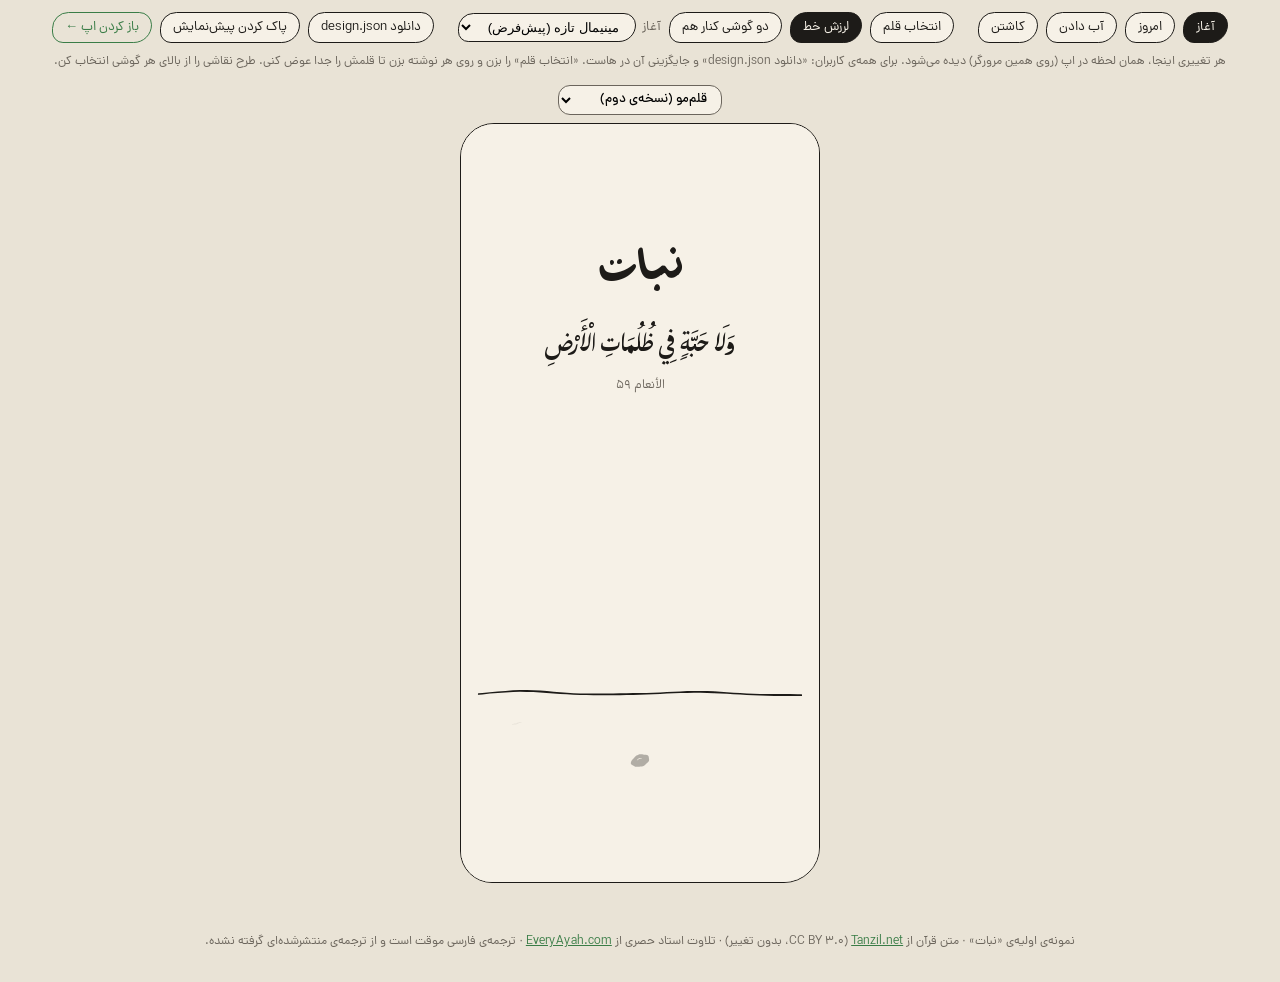
==== panel/index.html @ d02fe1d4 "Add files via upload" ====
<!doctype html>
<html lang="fa" dir="rtl">
<head>
<meta charset="utf-8">
<meta name="viewport" content="width=device-width, initial-scale=1">
<title>نبات · پنل طراحی</title>
<link href="https://fonts.googleapis.com/css2?family=Amiri+Quran&family=Shantell+Sans:wght@400;500&display=swap" rel="stylesheet">
<link href="../fonts.css" rel="stylesheet">
<script>/* always load the freshest art bundle (no stale cache after regenerating) */
for (const s of ['a1', 'a2']) document.write(`<script src="../${s}/art.js?v=${Date.now()}"><\/script>`);</script>
<style>
  :root{--paper:#f6f1e7;--ink:#1d1b18;--ink2:#6b655c;--green:#3a7d47;--line:#d9d1c2;
        --calm:cubic-bezier(.22,.7,.2,1)}
  *{box-sizing:border-box;margin:0}
  body{background:#e9e3d6;font-family:Dana,sans-serif;color:var(--ink);min-height:100vh}
  button{font:inherit;color:inherit;cursor:pointer}
  .bar{display:flex;gap:8px;justify-content:center;align-items:center;flex-wrap:wrap;padding:12px 16px 6px;font-size:13px}
  .bar button,.bar select,.panel select,.panel button{padding:5px 12px;border:1.4px solid var(--ink);border-radius:18px 14px 20px 12px;background:var(--paper)}
  .bar button[aria-pressed=true]{background:var(--ink);color:var(--paper)}
  .bar label{display:flex;gap:6px;align-items:center;color:var(--ink2)}
  .bar .sep{width:8px}
  .panel{max-width:760px;margin:6px auto 0;padding:10px 14px;border:1.4px dashed var(--green);border-radius:14px;display:flex;gap:10px;flex-wrap:wrap;align-items:center;font-size:13px;background:var(--paper)}
  .panel[hidden]{display:none}
  .panel b{font-weight:700}
  .panel label{display:flex;gap:6px;align-items:center;color:var(--ink2)}
  .panel .msg{color:var(--green)}
  .credit{text-align:center;font-size:12px;color:var(--ink2);padding:0 16px 28px;line-height:1.9}
  .credit a{color:var(--green)}
  .hint-top{text-align:center;font-size:12px;color:var(--ink2);padding:4px 16px}
  .stage{display:flex;gap:28px;justify-content:center;flex-wrap:wrap;padding:10px 16px 48px;direction:ltr}
  .col{display:flex;flex-direction:column;align-items:center;gap:8px}
  .col select{font:500 13px Dana,sans-serif;padding:3px 10px;border:1.2px solid var(--ink2);border-radius:12px;background:var(--paper);direction:rtl}
  .phone{width:360px;height:760px;background:var(--paper);border:1.5px solid var(--ink);border-radius:34px 30px 36px 32px;overflow:hidden;position:relative;direction:rtl;display:flex;flex-direction:column;align-items:center}
  .phone{overflow-y:auto;scrollbar-width:none}
  .phone>*{flex-shrink:0}
  .art{position:relative}
  .art svg,.art img{width:100%;height:auto;display:block}
  .ph{display:flex;align-items:center;justify-content:center;border:1.2px dashed var(--ink2);border-radius:10px;color:var(--ink2);font:11px "Shantell Sans",sans-serif;text-align:center;padding:4px;margin:auto;aspect-ratio:2/3}
  body.fontmode [data-role]{outline:1px dashed var(--green);outline-offset:2px;cursor:copy}
  body.fontmode [data-role].sel{outline:2px solid var(--green)}

  /* ---------------- motion: slow, soft, hand-made ---------------- */
  .filterboil{filter:url(#boil)}
  body.noboil .filterboil{filter:none}
  body.noboil .nb-f{animation:none!important;opacity:0!important}
  body.noboil .nb-f1{opacity:1!important}
  .enter>*{animation:rise 1.1s var(--calm) both;animation-delay:calc(var(--i,0)*120ms)}
  .rise{animation:rise 1.1s var(--calm) both;animation-delay:var(--d,0s)}
  @keyframes rise{from{opacity:0;transform:translateY(10px);filter:blur(2.5px)}to{opacity:1;transform:none;filter:none}}
  .grow{animation:grow 2.4s var(--calm) both;animation-delay:var(--gd,0s)}
  @keyframes grow{from{clip-path:inset(100% 0 0 0)}to{clip-path:inset(0 0 0 0)}}
  .sway>svg,.sway>img{animation:sway 7s ease-in-out infinite;animation-delay:var(--sd,0s);transform-origin:50% 77%}
  @keyframes sway{0%,100%{transform:rotate(-1.1deg)}50%{transform:rotate(1.3deg)}}
  .thirsty{opacity:.55;transform:rotate(-7deg);transform-origin:50% 78%}
  .standup{animation:standup 1.6s var(--calm) both}
  @keyframes standup{from{opacity:.55;transform:rotate(-7deg)}to{opacity:1;transform:none}}
  .wob{animation:wob 1.2s steps(1,end) infinite}
  @keyframes wob{0%{border-radius:16px 22px 14px 20px}33%{border-radius:18px 20px 15px 22px}66%{border-radius:15px 23px 17px 19px}}
  body.noboil .wob{animation:none}
  .press{transition:transform .25s var(--calm)}
  .press:active{transform:scale(.96)}
  .soak{animation:soak 1.1s ease both;animation-delay:var(--d,0s)}
  @keyframes soak{from{color:transparent;filter:blur(3px)}to{filter:blur(0)}}
  .vanish{animation:vanish 1.6s ease both;animation-delay:var(--d,0s)}
  @keyframes vanish{from{color:var(--ink);background-size:0 1px}to{color:transparent;background-size:100% 1px}}
  .drops{position:absolute;inset:-6px 0 auto 0;height:40px;pointer-events:none}
  .drops i{position:absolute;top:0;width:5px;height:7px;background:var(--green);border-radius:50% 50% 50% 50%/60% 60% 40% 40%;opacity:0;animation:fall 1.1s ease-in both}
  @keyframes fall{0%{opacity:0;transform:translateY(-8px)}25%{opacity:.9}100%{opacity:0;transform:translateY(30px)}}
  @media (prefers-reduced-motion:reduce){*,*::before{animation:none!important;transition:none!important}}

  /* ---------------- screens ---------------- */
  .name{margin-top:112px;line-height:1.2}
  .deco{margin-top:14px;text-align:center;padding:0 20px;line-height:2.1}
  .ref{color:var(--ink2);margin-top:2px}
  .splash-art{width:360px;margin-top:auto}
  .today{padding:34px 24px 0;width:100%}
  .muted,.today .sub{color:var(--ink2)}
  .garden{display:flex;justify-content:space-around;align-items:flex-end;width:100%;padding:6px 10px 0;height:200px}
  .garden>.art{width:70px}
  .cards{display:flex;flex-direction:column;gap:14px;width:100%;padding:18px 24px}
  .card{display:flex;align-items:center;gap:14px;padding:12px 16px;border:1.4px solid var(--ink);border-radius:16px 22px 14px 20px;background:none;text-align:right;width:100%}
  .card>.art{width:46px;flex:none}
  .card .t{display:block;line-height:1.5}
  .card .go{margin-inline-start:auto;color:var(--green)}
  .quote{text-align:center;padding:0 24px;line-height:2}
  .foot-ayah{color:var(--ink);padding-bottom:30px}
  .foot-ayah .quote{padding:0}
  .foot{margin-top:auto;padding:0 24px 28px;text-align:center;color:var(--ink2);line-height:1.9}
  .top{width:100%;display:flex;align-items:center;gap:10px;padding:22px 20px 0}
  .back{border:none;background:none;color:var(--ink2);padding:4px 0}
  .dots{margin-inline-start:auto;display:flex;gap:6px}
  .dot{width:9px;height:9px;border:1.3px solid var(--ink);border-radius:50% 45% 55% 50%;transition:background .8s}
  .dot.on{background:var(--green);border-color:var(--green)}
  .head{width:100%;display:flex;align-items:flex-end;gap:12px;padding:6px 20px 0}
  .head>.art{width:54px;flex:none}
  .head .tt{line-height:1.4}
  .hint{width:100%;padding:6px 20px 0;color:var(--ink2);line-height:1.8}
  .mushaf{width:calc(100% - 32px);margin:10px 16px 0;padding:14px;border:1.3px solid var(--ink);border-radius:14px 20px 16px 18px;line-height:2.4;text-align:justify;text-align-last:center;min-height:180px}
  .wd{position:relative;border-radius:3px}
  .wd.hid{color:transparent;background:linear-gradient(var(--ink2),var(--ink2)) left calc(100% - .28em)/100% 1px no-repeat;cursor:pointer}
  .wd.peek{color:var(--ink2)}
  .wd.first::before{content:attr(data-first);position:absolute;inset-inline-start:0;top:-.05em;font-size:.62em;color:var(--ink2)}
  .ay.cur .wd{color:var(--green);transition:color .8s}
  /* ayah marker: an ink ring with a sprout. grey seed until the ayah is recited, then it greens and grows */
  .mk{display:inline-block;position:relative;width:1.05em;height:1.32em;vertical-align:-.32em;margin:0 .08em}
  .mk>svg,.mk>img{position:absolute;inset:0;width:100%;height:100%}
  .mk .n{position:absolute;left:0;right:0;top:46%;text-align:center;font:500 .36em/1 Dana,sans-serif;color:var(--ink)}
  .mk .mk-sprout{transform-box:fill-box;transform-origin:50% 100%;transition:opacity .8s}
  .mk:not(.alive) .mk-sprout{opacity:.5}
  .mk:not(.alive) .mk-sprout [fill="#3a7d47"],.mk:not(.alive) .mk-sprout [fill="#5f9e5a"]{fill:var(--ink2)}
  .mk:not(.alive) .mk-sprout .g{stroke:var(--ink2)}
  .mk.pop .mk-sprout{animation:sprout 1.4s cubic-bezier(.3,1.3,.4,1) both;animation-delay:var(--d,0s)}
  @keyframes sprout{from{transform:scale(.35);opacity:.4}to{transform:none;opacity:1}}
  .tr{width:calc(100% - 32px);margin:8px 16px 0;line-height:1.9;color:var(--ink2)}
  .tr small{display:block;font-size:11px;opacity:.8}
  .actions{width:100%;display:flex;gap:10px;justify-content:center;padding:14px 20px 0;flex-wrap:wrap}
  .pill{padding:8px 18px;border:1.4px solid var(--ink);border-radius:20px 16px 22px 14px;background:none}
  .pill.main{background:var(--ink);color:var(--paper)}
  .pill.green{border-color:var(--green);color:var(--green)}
  .grades{width:100%;display:grid;grid-template-columns:repeat(4,1fr);gap:8px;padding:14px 16px 0}
  .grades button{padding:10px 4px;border:1.4px solid var(--ink);border-radius:14px 18px 12px 16px;background:none}
  .grades button.sug{border-color:var(--green);color:var(--green)}
  .steps{width:100%;display:flex;gap:4px;justify-content:space-between;padding:12px 16px 0}
  .steps button{flex:1;padding:6px 2px;border:none;border-bottom:2px solid var(--line);background:none;color:var(--ink2);line-height:1.3;transition:border-color .8s,color .8s}
  .steps button.on{border-bottom-color:var(--green);color:var(--ink)}
  .steps button.done{color:var(--green)}
  .nav{margin-top:auto;width:100%;display:flex;justify-content:space-between;padding:12px 20px 26px}
  .center{margin:auto;display:flex;flex-direction:column;align-items:center;text-align:center;gap:6px;padding:0 24px}
  .center>.art{width:170px}
</style>
</head>
<body>
<svg width="0" height="0" style="position:absolute" aria-hidden="true">
  <filter id="boil"><feTurbulence id="turb" type="fractalNoise" baseFrequency="0.035" numOctaves="2" seed="1"/>
  <feDisplacementMap in="SourceGraphic" scale="2"/></filter>
</svg>
<div class="bar">
  <button data-go="splash">آغاز</button>
  <button data-go="today">امروز</button>
  <button data-go="water">آب دادن</button>
  <button data-go="sow">کاشتن</button>
  <span class="sep"></span>
  <button id="fontBtn" aria-pressed="false">انتخاب قلم</button>
  <button id="boilBtn" aria-pressed="true">لرزش خط</button>
  <button id="cmpBtn" aria-pressed="false">دو گوشی کنار هم</button>
  <label>آغاز <select id="splashSel"></select></label>
  <span class="sep"></span>
  <button id="dlBtn">دانلود design.json</button>
  <button id="clrBtn">پاک کردن پیش‌نمایش</button>
  <a href="../" id="appLink" style="padding:5px 12px;border:1.4px solid var(--green);color:var(--green);border-radius:18px 14px 20px 12px;text-decoration:none">باز کردن اپ ←</a>
</div>
<p class="hint-top">هر تغییری اینجا، همان لحظه در اپ (روی همین مرورگر) دیده می‌شود. برای همه‌ی کاربران: «دانلود design.json» و جایگزینی آن در هاست. «انتخاب قلم» را بزن و روی هر نوشته بزن تا قلمش را جدا عوض کنی. طرح نقاشی را از بالای هر گوشی انتخاب کن.</p>
<div class="panel" id="panel" hidden></div>
<div class="stage" id="stage"></div>
<p class="credit">نمونه‌ی اولیه‌ی «نبات» · متن قرآن از <a href="https://tanzil.net" target="_blank" rel="noopener">Tanzil.net</a> (CC BY 3.0، بدون تغییر) · تلاوت استاد حصری از <a href="https://everyayah.com" target="_blank" rel="noopener">EveryAyah.com</a> · ترجمه‌ی فارسی موقت است و از ترجمه‌ی منتشرشده‌ای گرفته نشده.</p>

<script>
/* ================================================================== fonts */
const FAMS = {
  'Dana':[100,200,300,400,500,600,700,800,900], 'Bonyade Koodak':[400,700,900], 'Croissant':[300,700],
  'Haiku Kharaman':[200,400,500,700], 'Haiku Davan':[200,400,500,700], 'Shoor':[400,700], 'Shoor Rounded':[400,700],
  'Hafez':[400], 'Amiri Quran':[400]
};
const UI_FAMS = Object.keys(FAMS).filter(f => f !== 'Amiri Quran');
const ROLES = {   // defaults = the user's chosen settings (2026-11-24)
  name:{l:'نام برنامه',f:'Haiku Davan',w:700,s:58}, deco:{l:'آیه‌ی تزئینی (آغاز)',f:'Hafez',w:400,s:26,k:'deco'},
  ref:{l:'نشانی آیه',f:'Bonyade Koodak',w:400,s:12}, todayTitle:{l:'تیتر امروز',f:'Shoor',w:700,s:26},
  todaySub:{l:'زیرتیتر امروز',f:'Bonyade Koodak',w:400,s:14}, cardTitle:{l:'تیتر کارت‌ها',f:'Shoor',w:700,s:19},
  cardSub:{l:'توضیح کارت‌ها',f:'Bonyade Koodak',w:400,s:13}, go:{l:'پیوند کارت',f:'Bonyade Koodak',w:400,s:13},
  quote:{l:'آیه‌ی پایین صفحه',f:'Hafez',w:400,s:22,k:'deco'}, foot:{l:'جمله‌ی پایانی',f:'Dana',w:400,s:14},
  hifzTitle:{l:'نام سوره',f:'Hafez',w:400,s:26}, hifzMeta:{l:'جزئیات و شمارنده',f:'Bonyade Koodak',w:400,s:13},
  hint:{l:'راهنما',f:'Bonyade Koodak',w:400,s:14}, quran:{l:'متن قرآن',f:'Amiri Quran',w:400,s:30,k:'quran'},
  stepChip:{l:'مرحله‌ها',f:'Bonyade Koodak',w:400,s:12}, btn:{l:'دکمه‌ها',f:'Bonyade Koodak',w:400,s:15},
  grade:{l:'دکمه‌های ارزیابی',f:'Dana',w:500,s:14}, translation:{l:'ترجمه',f:'Dana',w:300,s:14},
  doneTitle:{l:'تیتر پایان',f:'Shoor',w:700,s:28}
};
const KEY = 'nabat-fonts-v1';
let cfg = {};
try { cfg = JSON.parse(localStorage.getItem(KEY) || '{}'); } catch (e) { cfg = {}; }
const DKEY = 'nabat-design-v1';
function designNow() {
  return { art: (typeof phoneSets !== 'undefined' ? phoneSets[0] : 'a2'), splash: (typeof S !== 'undefined' ? S.splash : 'splash.svg'),
           boil: document.getElementById('boilBtn').getAttribute('aria-pressed') === 'true',
           fonts: Object.fromEntries(Object.keys(ROLES).map(r => { const c = roleCfg(r); return [r, { font: c.f, weight: +c.w, size: +c.s }]; })) };
}
const saveDesign = () => { try { localStorage.setItem(DKEY, JSON.stringify(designNow())); } catch (e) {} };
try { const d = JSON.parse(localStorage.getItem(DKEY) || 'null');
  if (d && d.fonts) for (const [r, v] of Object.entries(d.fonts)) if (ROLES[r]) cfg[r] = { f: v.font, w: v.weight, s: v.size }; } catch (e) {}
const save = () => { try { localStorage.setItem(KEY, JSON.stringify(cfg)); } catch (e) {} saveDesign(); };
const roleCfg = r => Object.assign({}, ROLES[r], cfg[r] || {});
let selRole = null;

function applyFonts() {
  document.querySelectorAll('[data-role]').forEach(el => {
    const c = roleCfg(el.dataset.role);
    el.style.fontFamily = `'${c.f}', Dana, sans-serif`;
    el.style.fontWeight = c.w; el.style.fontSize = c.s + 'px';
    if (el.dataset.uthmani) el.textContent = c.f === 'Amiri Quran' ? el.dataset.uthmani : el.dataset.simple;
    el.classList.toggle('sel', el.dataset.role === selRole);
  });
}
function showPanel() {
  const p = document.getElementById('panel');
  if (!selRole || !document.body.classList.contains('fontmode')) { p.hidden = true; return; }
  const c = roleCfg(selRole), kind = ROLES[selRole].k;
  const fams = kind === 'quran' ? ['Amiri Quran'] : kind === 'deco' ? ['Hafez', 'Amiri Quran'] : UI_FAMS;
  p.hidden = false;
  p.innerHTML = `<b>${ROLES[selRole].l}</b>
    <label>قلم <select id="pf">${fams.map(f => `<option ${f === c.f ? 'selected' : ''}>${f}</option>`).join('')}</select></label>
    <label>وزن <select id="pw">${FAMS[c.f].map(w => `<option ${w === +c.w ? 'selected' : ''}>${w}</option>`).join('')}</select></label>
    <label>اندازه <input id="ps" type="range" min="10" max="72" value="${c.s}"> <span id="psv">${c.s}</span></label>
    <button id="pr">بازنشانی</button><button id="pc">کپی همه‌ی تنظیمات</button><span class="msg" id="pm"></span>
    ${kind === 'quran' ? '<span class="msg">متن قرآنِ صفحه‌ی حفظ فقط با قلم قرآنیِ عثمانی نمایش داده می‌شود.</span>' : ''}
    ${kind === 'deco' ? '<span class="msg">Hafez با رسم‌الخط املایی، Amiri Quran با رسم عثمانی.</span>' : ''}`;
  const set = patch => { cfg[selRole] = Object.assign({}, cfg[selRole] || {}, patch); save(); applyFonts(); };
  p.querySelector('#pf').onchange = e => { const f = e.target.value, ws = FAMS[f], cur = +roleCfg(selRole).w;
    set({ f, w: ws.includes(cur) ? cur : ws.reduce((a, b) => Math.abs(b - 400) < Math.abs(a - 400) ? b : a) }); showPanel(); };
  p.querySelector('#pw').onchange = e => set({ w: +e.target.value });
  p.querySelector('#ps').oninput = e => { p.querySelector('#psv').textContent = e.target.value; set({ s: +e.target.value }); };
  p.querySelector('#pr').onclick = () => { delete cfg[selRole]; save(); applyFonts(); showPanel(); };
  p.querySelector('#pc').onclick = async () => {
    const all = Object.fromEntries(Object.keys(ROLES).map(r => { const c = roleCfg(r); return [r, { font: c.f, weight: +c.w, size: +c.s }]; }));
    try { await navigator.clipboard.writeText(JSON.stringify(all, null, 1)); p.querySelector('#pm').textContent = 'کپی شد؛ برایم بفرستش.'; }
    catch (e) { p.querySelector('#pm').textContent = 'کپی نشد'; }
  };
}

/* ================================================================== art sets */
const SETS = { a1: 'خط ساده (نسخه‌ی اول)', a2: 'قلم‌مو (نسخه‌ی دوم)', b: 'دست تو (B)' };
const phoneSets = ['a2', 'a1'];
try { const d = JSON.parse(localStorage.getItem('nabat-design-v1') || 'null'); if (d && d.art) phoneSets[0] = d.art; } catch (e) {}
const ART = window.NABAT_ART || {};
function art(set, f, cls = '', w = 60) {
  if (set === 'b') {
    return `<div class="art ${cls} filterboil"><img src="../b/${f}" alt="" onerror="this.outerHTML='<div class=&quot;ph&quot; style=&quot;width:${w}px&quot;>draw me<br>${f}</div>'"></div>`;
  }
  const svg = (ART[set] || {})[f];
  return `<div class="art ${cls} ${set === 'a1' ? 'filterboil' : ''}">${svg || ''}</div>`;
}
function marker(set, n, alive, pop, d) {
  const src = set === 'b' ? 'a1' : set;
  return `<span class="mk ${alive ? 'alive' : ''} ${pop ? 'pop' : ''} ${src === 'a1' ? 'filterboil' : ''}" style="--d:${d}s">${(ART[src] || {})['marker.svg'] || ''}<span class="n">${FA_DIG(n)}</span></span>`;
}

/* ================================================================== content (Uthmani text: Tanzil) */
const SURAHS = {
  asr:    { name:'العصر', stage:3, last:'۹ روز پیش', ayat:['وَٱلْعَصْرِ','إِنَّ ٱلْإِنسَٰنَ لَفِى خُسْرٍ','إِلَّا ٱلَّذِينَ ءَامَنُوا۟ وَعَمِلُوا۟ ٱلصَّٰلِحَٰتِ وَتَوَاصَوْا۟ بِٱلْحَقِّ وَتَوَاصَوْا۟ بِٱلصَّبْرِ'] },
  ikhlas: { name:'الإخلاص', stage:4, last:'۱۴ روز پیش', ayat:['قُلْ هُوَ ٱللَّهُ أَحَدٌ','ٱللَّهُ ٱلصَّمَدُ','لَمْ يَلِدْ وَلَمْ يُولَدْ','وَلَمْ يَكُن لَّهُۥ كُفُوًا أَحَدٌۢ'] },
  fatiha: { name:'الفاتحة', stage:5, last:'۳۰ روز پیش', ayat:['بِسْمِ ٱللَّهِ ٱلرَّحْمَٰنِ ٱلرَّحِيمِ','ٱلْحَمْدُ لِلَّهِ رَبِّ ٱلْعَٰلَمِينَ','ٱلرَّحْمَٰنِ ٱلرَّحِيمِ','مَٰلِكِ يَوْمِ ٱلدِّينِ','إِيَّاكَ نَعْبُدُ وَإِيَّاكَ نَسْتَعِينُ','ٱهْدِنَا ٱلصِّرَٰطَ ٱلْمُسْتَقِيمَ','صِرَٰطَ ٱلَّذِينَ أَنْعَمْتَ عَلَيْهِمْ غَيْرِ ٱلْمَغْضُوبِ عَلَيْهِمْ وَلَا ٱلضَّآلِّينَ'] },
  kawthar:{ name:'الکوثر', stage:0, ayat:['إِنَّآ أَعْطَيْنَٰكَ ٱلْكَوْثَرَ','فَصَلِّ لِرَبِّكَ وَٱنْحَرْ','إِنَّ شَانِئَكَ هُوَ ٱلْأَبْتَرُ'],
            tr:['ما به تو خیرِ بسیار (کوثر) بخشیدیم؛','پس برای پروردگارت نماز بگزار و قربانی کن.','بی‌گمان، بدخواهِ توست که بی‌دنباله است.'] }
};
const QUEUE = ['asr', 'ikhlas', 'fatiha'];
const STEPS = [
  ['گوش دادن', 'گوش بده؛ سه بار، آرام. چشم‌هایت روی کلمه‌ها.'],
  ['بلند خواندن', 'همراه قاری، بلند بخوان. صدای خودت هم حافظه است.'],
  ['حرف اول', 'فقط حرف اول هر کلمه پیداست. بقیه را از دلت بخوان.'],
  ['کم‌رنگ', 'هر دور، کلمه‌های بیشتری آرام پنهان می‌شوند.'],
  ['از حفظ', 'حالا از حفظ. کلمه‌ی اول سرنخ توست.']
];
const FA_DIG = n => String(n).replace(/\d/g, d => '۰۱۲۳۴۵۶۷۸۹'[d]);
const MARKS = /[ؐ-ًؚ-ٰٟۖ-ࣰۭ-ࣲـ]/g;
const firstLetter = w => { const c = w.replace(MARKS, '')[0] || ''; return c === 'ٱ' ? 'ا' : c; };
const hashed = i => ((i * 2654435761) >>> 0) / 4294967296;
const FRAC = [0.25, 0.5, 0.75, 0.92];

/* ================================================================== state */
const S = { splash:(() => { try { return (JSON.parse(localStorage.getItem('nabat-design-v1') || 'null') || {}).splash || 'splash.svg'; } catch (e) { return 'splash.svg'; } })(), screen:'splash', ri:0, peek:new Set(), revealed:false, step:0, round:0, playing:-1, heard:new Set(),
            showTr:false, watered:new Set(), drinking:false, anim:null, enter:'full' };

function mushaf(set, key, mode) {
  const s = SURAHS[key]; let wi = 0; let soakN = 0;
  const ay = s.ayat.map((a, ai) => {
    const spans = a.split(' ').map(w => {
      const i = wi++; let cls = 'wd', st = '';
      if (mode === 'review') {
        if (!S.revealed && i > 0 && !S.peek.has(i)) cls += ' hid';
        else if (S.peek.has(i) && !S.revealed) { cls += ' peek'; if (S.anim === 'peek' && S.lastPeek === i) cls += ' soak'; }
        if (S.anim === 'reveal' && i > 0 && !S.peek.has(i)) { cls += ' soak'; st = `--d:${(soakN++ * 0.07).toFixed(2)}s`; }
      }
      if (mode === 'first') cls += ' hid first';
      if (mode === 'fade') {
        const h = hashed(i + 7), f = FRAC[Math.min(S.round, 3)], pf = S.round ? FRAC[Math.min(S.round - 1, 3)] : 0;
        if (i > 0 && h < f) { cls += ' hid'; if (S.anim === 'round' && h >= pf) { cls += ' vanish'; st = `--d:${(soakN++ * 0.12).toFixed(2)}s`; } }
      }
      if (mode === 'memory' && i > 0) cls += ' hid';
      if (S.anim === 'reveal-sow' && i > 0) { cls = 'wd soak'; st = `--d:${(soakN++ * 0.06).toFixed(2)}s`; }
      return `<span class="${cls}" style="${st}" data-w="${i}" data-first="${firstLetter(w)}">${w}</span>`;
    }).join(' ');
    let alive, pop = false, d = 0;
    if (mode === 'review') { alive = S.revealed; pop = S.anim === 'reveal'; d = 0.5 + ai * 0.35; }
    else { alive = S.heard.has(ai) || S.step >= 2; pop = S.anim === 'heard' && S.playing === ai; }
    return `<span class="ay ${S.playing === ai ? 'cur' : ''}">${spans} ${marker(set, ai + 1, alive, pop, d)}</span>`;
  }).join(' ');
  return `<div class="mushaf wob" data-role="quran">${ay}</div>`;
}

const E = () => S.enter === 'full';
const SCREENS = {
  splash: set => `
    <p class="name rise" style="--d:3.4s" data-role="name">نبات</p>
    <p class="deco rise" style="--d:4.1s" data-role="deco" data-uthmani="وَلَا حَبَّةٍ فِى ظُلُمَٰتِ ٱلْأَرْضِ" data-simple="وَلَا حَبَّةٍ فِي ظُلُمَاتِ الْأَرْضِ"></p>
    <p class="ref rise" style="--d:4.6s" data-role="ref">الأنعام ۵۹</p>
    ${art(set, (ART[set] || {})[S.splash] ? S.splash : 'splash.svg', 'splash-art', 300)}`,

  today: set => {
    const plants = [['stage-5.svg', ''], ['stage-4.svg', ''], ['stage-3.svg', S.watered.has('asr') ? '' : 'thirsty'], ['stage-1.svg', ''], ['stage-0.svg', '']];
    return `
    <div class="today"><p data-role="todayTitle">امروز · حدود ۱۲ دقیقه</p>
      <p class="sub" data-role="todaySub">${S.watered.size ? 'باغ سیراب است؛ یک بذر آماده‌ی کاشتن' : 'سه گیاه تشنه‌اند، یک بذر آماده‌ی کاشتن'}</p></div>
    <div class="garden">${plants.map(([f, c], i) => art(set, f, `${c} sway ${E() ? 'grow' : ''}`).replace('class="art', `style="--gd:${(0.35 + i * 0.22).toFixed(2)}s;--sd:${(-i * 1.4).toFixed(1)}s" class="art`)).join('')}</div>
    <div class="cards">
      <button class="card wob press" data-act="go:water">${art(set, 'water.svg', '', 46)}
        <span><span class="t" data-role="cardTitle">آب دادن</span><span class="t muted" data-role="cardSub">مرور · ۳ گیاه · حدود ۸ دقیقه</span></span>
        <span class="go" data-role="go">${S.watered.size ? 'سیراب ✓' : 'شروع'}</span></button>
      <button class="card wob press" data-act="go:sow">${art(set, 'seed.svg', '', 46)}
        <span><span class="t" data-role="cardTitle">کاشتن</span><span class="t muted" data-role="cardSub">یک بذر تازه · الکوثر ۱–۳</span></span>
        <span class="go" data-role="go">بعدش</span></button>
    </div>
    <div class="foot foot-ayah"><p class="quote" data-role="quote" data-uthmani="أَأَنتُمْ تَزْرَعُونَهُۥٓ أَمْ نَحْنُ ٱلزَّٰرِعُونَ" data-simple="أَأَنْتُمْ تَزْرَعُونَهُ أَمْ نَحْنُ الزَّارِعُونَ"></p>
      <p class="ref" data-role="ref">الواقعة ۶۴</p></div>`;
  },

  water: set => {
    const key = QUEUE[S.ri], s = SURAHS[key];
    const sug = S.peek.size > 1 ? 1 : S.peek.size === 1 ? 2 : 3;
    const plantCls = S.drinking ? 'standup' : (key === 'asr' && !S.revealed ? 'thirsty' : '');
    return `
    <div class="top"><button class="back" data-act="go:today" data-role="hifzMeta">→ امروز</button>
      <span class="muted" data-role="hifzMeta">آب دادن · ${FA_DIG(S.ri + 1)} از ${FA_DIG(QUEUE.length)}</span>
      <span class="dots">${QUEUE.map((q, i) => `<span class="dot ${i < S.ri || (i === S.ri && S.drinking) ? 'on' : ''}"></span>`).join('')}</span></div>
    <div class="head"><div class="art" style="width:54px;flex:none">${art(set, `stage-${s.stage}.svg`, `sway ${plantCls}`, 54)}
        ${S.drinking ? `<div class="drops"><i style="left:30%;animation-delay:0s"></i><i style="left:52%;animation-delay:.25s"></i><i style="left:42%;animation-delay:.5s"></i></div>` : ''}</div>
      <div><p class="tt" data-role="hifzTitle">${s.name}</p><p class="muted" data-role="hifzMeta">آخرین آب: ${s.last}</p></div></div>
    <p class="hint" data-role="hint">${S.revealed ? 'چطور بود؟ با خودت صادق باش؛ این فقط برای زمان‌بندیِ آب دادن است.' : 'از حفظ بخوان، بعد ببین. هر کلمه را برای دیدن لمس کن.'}</p>
    ${mushaf(set, key, 'review')}
    ${S.revealed
      ? `<div class="grades ${S.anim === 'reveal' ? 'rise' : ''}" style="--d:1.2s">${['دوباره', 'سخت بود', 'خوب', 'روان'].map((g, i) => `<button data-act="grade:${i}" data-role="grade" class="wob press ${i === sug ? 'sug' : ''}">${g}</button>`).join('')}</div>`
      : `<div class="actions"><button class="pill main wob press" data-act="reveal" data-role="btn">نشانم بده</button></div>`}
    <p class="foot" data-role="foot">${S.drinking ? 'آب خورد.' : S.peek.size ? `${FA_DIG(S.peek.size)} کلمه را نگاه کردی؛ اشکالی ندارد.` : ' '}</p>`;
  },

  watered: set => `
    <div class="center">${art(set, 'stage-5.svg', 'grow sway', 170)}
      <p class="rise" style="--d:1.6s" data-role="doneTitle">باغ سیراب شد</p>
      <p class="muted rise" style="--d:1.9s" data-role="hifzMeta">سه گیاه آب خوردند · حدود ۸ دقیقه</p>
      <p class="quote rise" style="--d:2.4s" data-role="quote" data-uthmani="تُؤْتِىٓ أُكُلَهَا كُلَّ حِينٍۭ بِإِذْنِ رَبِّهَا" data-simple="تُؤْتِي أُكُلَهَا كُلَّ حِينٍ بِإِذْنِ رَبِّهَا"></p>
      <p class="ref rise" style="--d:2.6s" data-role="ref">ابراهیم ۲۵</p>
      <div class="actions rise" style="--d:3s"><button class="pill wob press" data-act="go:today" data-role="btn">برگشت به باغ</button><button class="pill green wob press" data-act="go:sow" data-role="btn">کاشتنِ بذر تازه</button></div>
    </div>`,

  sow: set => {
    const mode = ['full', 'full', 'first', 'fade', 'memory'][S.step], s = SURAHS.kawthar;
    return `
    <div class="top"><button class="back" data-act="go:today" data-role="hifzMeta">→ امروز</button>
      <span class="muted" data-role="hifzMeta">کاشتن · بذر تازه</span></div>
    <div class="head">${art(set, 'seed.svg', '', 54)}<div><p class="tt" data-role="hifzTitle">الکوثر ۱–۳</p></div></div>
    <div class="steps">${STEPS.map(([n], i) => `<button data-act="step:${i}" data-role="stepChip" class="${i === S.step ? 'on' : i < S.step ? 'done' : ''}">${FA_DIG(i + 1)}<br>${n}</button>`).join('')}</div>
    <p class="hint ${S.enter === 'soft' ? 'rise' : ''}" data-role="hint">${STEPS[S.step][1]}</p>
    <div class="${S.enter === 'soft' ? 'rise' : ''}" style="--d:.15s;width:100%;display:flex;justify-content:center">${mushaf(set, 'kawthar', mode)}</div>
    ${S.showTr ? `<div class="tr rise" data-role="translation">${s.tr.join(' ')}<small>ترجمه‌ی موقت برای نمونه؛ نسخه‌ی نهایی از ترجمه‌ی مجاز استفاده می‌کند.</small></div>` : ''}
    <div class="actions">
      ${S.step < 2 ? `<button class="pill main wob press" data-act="play" data-role="btn">${S.playing >= 0 ? 'توقف' : 'پخش با قاری'}</button>` : ''}
      ${S.step === 3 ? `<button class="pill main wob press" data-act="round" data-role="btn">یک دور دیگر</button>` : ''}
      ${S.step === 4 ? `<button class="pill main wob press" data-act="reveal-sow" data-role="btn">نشانم بده</button><button class="pill green wob press" data-act="plant" data-role="btn">کاشتم</button>` : ''}
      <button class="pill wob press" data-act="tr" data-role="btn">${S.showTr ? 'بدون ترجمه' : 'ترجمه'}</button>
    </div>
    <div class="nav"><button class="pill wob press" data-act="prev" data-role="btn" ${S.step ? '' : 'disabled style="opacity:.35"'}>قبلی</button>
      <button class="pill wob press" data-act="next" data-role="btn" ${S.step < 4 ? '' : 'disabled style="opacity:.35"'}>بعدی</button></div>`;
  },

  planted: set => `
    <div class="center">${art(set, 'stage-1.svg', 'grow sway', 170)}
      <p class="rise" style="--d:1.8s" data-role="doneTitle">بذر کاشته شد</p>
      <p class="muted rise" style="--d:2.1s" data-role="hifzMeta">الکوثر ۱–۳ · فردا اولین آب</p>
      <p class="quote rise" style="--d:2.6s" data-role="quote" data-uthmani="أَأَنتُمْ تَزْرَعُونَهُۥٓ أَمْ نَحْنُ ٱلزَّٰرِعُونَ" data-simple="أَأَنْتُمْ تَزْرَعُونَهُ أَمْ نَحْنُ الزَّارِعُونَ"></p>
      <p class="foot rise" style="--d:3s;margin-top:6px;padding:0" data-role="foot">بذرت را کاشتی. رویاندن با اوست.</p>
      <div class="actions rise" style="--d:3.4s"><button class="pill wob press" data-act="go:today" data-role="btn">برگشت به باغ</button></div>
    </div>`
};

/* ================================================================== render */
const stage = document.getElementById('stage');
const pressed = id => document.getElementById(id).getAttribute('aria-pressed') === 'true';
function render() {
  const n = pressed('cmpBtn') ? 2 : 1;
  stage.innerHTML = phoneSets.slice(0, n).map((set, pi) => `<div class="col">
      <select data-phone="${pi}">${Object.entries(SETS).map(([k, v]) => `<option value="${k}" ${k === set ? 'selected' : ''}>${v}</option>`).join('')}</select>
      <div class="phone ${S.enter === 'full' && !['splash', 'watered', 'planted'].includes(S.screen) ? 'enter' : ''}">${SCREENS[S.screen](set)}</div></div>`).join('');
  stage.querySelectorAll('.phone.enter').forEach(ph => [...ph.children].forEach((c, i) => c.style.setProperty('--i', i)));
  stage.querySelectorAll('[data-phone]').forEach(sel => sel.onchange = e => { phoneSets[+sel.dataset.phone] = e.target.value; S.enter = 'full'; render(); if (sel.dataset.phone === '0') saveDesign(); });
  applyFonts();
  const barKey = { watered: 'water', planted: 'sow' }[S.screen] || S.screen;
  document.querySelectorAll('[data-go]').forEach(b => b.setAttribute('aria-pressed', b.dataset.go === barKey));
  S.enter = null; S.anim = null;
}
function go(screen) {
  stopAudio();
  if (screen === 'water') { S.ri = 0; S.peek = new Set(); S.revealed = false; S.drinking = false; }
  if (screen === 'sow') { S.step = 0; S.round = 0; S.heard = new Set(); }
  S.screen = screen; S.enter = 'full'; render();
}

/* audio: Husary (muallim), EveryAyah, ayah by ayah */
const audio = new Audio();
function stopAudio() { audio.pause(); S.playing = -1; }
function playFrom(ai) {
  if (ai >= SURAHS.kawthar.ayat.length) { S.playing = -1; render(); return; }
  S.playing = ai; S.heard.add(ai); S.anim = 'heard'; render();
  audio.src = `https://everyayah.com/data/Husary_Muallim_128kbps/108${String(ai + 1).padStart(3, '0')}.mp3`;
  audio.onended = () => playFrom(ai + 1);
  audio.onerror = () => { S.playing = -1; render(); const h = document.querySelector('.hint'); if (h) h.textContent = 'صدا در دسترس نیست (اینترنت؟)'; };
  audio.play().catch(() => audio.onerror());
}

stage.addEventListener('click', e => {
  if (e.target.closest('select')) return;
  if (document.body.classList.contains('fontmode')) {
    const r = e.target.closest('[data-role]');
    if (r) { e.preventDefault(); e.stopPropagation(); selRole = r.dataset.role; applyFonts(); showPanel(); }
    return;
  }
  const w = e.target.closest('.wd.hid');
  if (w && S.screen === 'water' && !S.revealed) { S.peek.add(+w.dataset.w); S.lastPeek = +w.dataset.w; S.anim = 'peek'; render(); return; }
  const a = e.target.closest('[data-act]'); if (!a || S.drinking) return;
  const [act, arg] = a.dataset.act.split(':');
  if (act === 'go') go(arg);
  if (act === 'reveal') { S.revealed = true; S.anim = 'reveal'; render(); }
  if (act === 'grade') {
    S.watered.add(QUEUE[S.ri]); S.drinking = true; render();
    setTimeout(() => {
      S.drinking = false;
      if (S.ri + 1 < QUEUE.length) { S.ri++; S.peek = new Set(); S.revealed = false; S.enter = 'full'; }
      else S.screen = 'watered';
      S.enter = 'full'; render();
    }, 1700);
  }
  if (act === 'step') { stopAudio(); S.step = +arg; S.round = 0; S.enter = 'soft'; render(); }
  if (act === 'next' && S.step < 4) { stopAudio(); S.step++; S.round = 0; S.enter = 'soft'; render(); }
  if (act === 'prev' && S.step > 0) { stopAudio(); S.step--; S.round = 0; S.enter = 'soft'; render(); }
  if (act === 'round') { S.round++; S.anim = 'round'; render(); }
  if (act === 'reveal-sow') { S.anim = 'reveal-sow'; render(); }
  if (act === 'tr') { S.showTr = !S.showTr; render(); }
  if (act === 'play') { if (S.playing >= 0) { stopAudio(); render(); } else playFrom(0); }
  if (act === 'plant') { stopAudio(); S.screen = 'planted'; S.enter = 'full'; render(); }
}, true);

document.querySelectorAll('[data-go]').forEach(b => b.onclick = () => go(b.dataset.go));
document.getElementById('fontBtn').onclick = e => {
  const on = !pressed('fontBtn'); e.currentTarget.setAttribute('aria-pressed', on);
  document.body.classList.toggle('fontmode', on); if (!on) selRole = null; applyFonts(); showPanel();
};
document.getElementById('boilBtn').onclick = e => {
  const on = !pressed('boilBtn'); e.currentTarget.setAttribute('aria-pressed', on); document.body.classList.toggle('noboil', !on); saveDesign();
};
const SPLASH_NAMES = { 'splash.svg':'مینیمال تازه (پیش‌فرض)', 'splash-first.svg':'اولی', 'splash-layers.svg':'لایه‌ها',
  'splash-layers-soft.svg':'لایه‌های نرم', 'splash-hatch.svg':'هاشور' };
const splashSel = document.getElementById('splashSel');
splashSel.innerHTML = Object.keys(SPLASH_NAMES).filter(f => (ART.a2 || {})[f]).map(f => `<option value="${f}">${SPLASH_NAMES[f]}</option>`).join('');
splashSel.value = S.splash;
splashSel.onchange = e => { S.splash = e.target.value; go('splash'); saveDesign(); };
document.getElementById('dlBtn').onclick = () => { const b = new Blob([JSON.stringify(designNow(), null, 1)], { type: 'application/json' });
  const a = document.createElement('a'); a.href = URL.createObjectURL(b); a.download = 'design.json'; a.click(); };
document.getElementById('clrBtn').onclick = () => { try { localStorage.removeItem('nabat-design-v1'); localStorage.removeItem(KEY); } catch (e) {} location.reload(); };
document.getElementById('cmpBtn').onclick = e => { e.currentTarget.setAttribute('aria-pressed', !pressed('cmpBtn')); S.enter = 'full'; render(); };

/* line boil for the simple-line set: step the hand-noise seed ~5 times a second (calm, not jittery) */
const reduce = matchMedia('(prefers-reduced-motion: reduce)').matches;
let seed = 1; const turb = document.getElementById('turb');
setInterval(() => { if (!reduce && pressed('boilBtn')) { seed = seed % 3 + 1; turb.setAttribute('seed', seed); } }, 200);

render();
</script>
</body>
</html>
---- fonts.css ----
@font-face{font-family:'Bonyade Koodak';src:url('fonts/BonyadeKoodakFaNum-Black.woff2') format('woff2');font-weight:900;font-display:swap}
@font-face{font-family:'Bonyade Koodak';src:url('fonts/BonyadeKoodakFaNum-Bold.woff2') format('woff2');font-weight:700;font-display:swap}
@font-face{font-family:'Bonyade Koodak';src:url('fonts/BonyadeKoodakFaNum-Regular.woff2') format('woff2');font-weight:400;font-display:swap}
@font-face{font-family:'Croissant';src:url('fonts/Croissant-Bold.woff2') format('woff2');font-weight:700;font-display:swap}
@font-face{font-family:'Croissant';src:url('fonts/Croissant-Light.woff2') format('woff2');font-weight:300;font-display:swap}
@font-face{font-family:'Dana';src:url('fonts/DanaFaNum-Black.woff2') format('woff2');font-weight:900;font-display:swap}
@font-face{font-family:'Dana';src:url('fonts/DanaFaNum-Bold.woff2') format('woff2');font-weight:700;font-display:swap}
@font-face{font-family:'Dana';src:url('fonts/DanaFaNum-DemiBold.woff2') format('woff2');font-weight:600;font-display:swap}
@font-face{font-family:'Dana';src:url('fonts/DanaFaNum-ExtraBold.woff2') format('woff2');font-weight:800;font-display:swap}
@font-face{font-family:'Dana';src:url('fonts/DanaFaNum-Hairline.woff2') format('woff2');font-weight:100;font-display:swap}
@font-face{font-family:'Dana';src:url('fonts/DanaFaNum-Light.woff2') format('woff2');font-weight:300;font-display:swap}
@font-face{font-family:'Dana';src:url('fonts/DanaFaNum-Medium.woff2') format('woff2');font-weight:500;font-display:swap}
@font-face{font-family:'Dana';src:url('fonts/DanaFaNum-Regular.woff2') format('woff2');font-weight:400;font-display:swap}
@font-face{font-family:'Dana';src:url('fonts/DanaFaNum-UltraLight.woff2') format('woff2');font-weight:200;font-display:swap}
@font-face{font-family:'Hafez';src:url('fonts/Hafez-FD-Regular.woff2') format('woff2');font-weight:400;font-display:swap}
@font-face{font-family:'Haiku Davan';src:url('fonts/Haiku-DavanBold.woff2') format('woff2');font-weight:700;font-display:swap}
@font-face{font-family:'Haiku Davan';src:url('fonts/Haiku-DavanMedium.woff2') format('woff2');font-weight:500;font-display:swap}
@font-face{font-family:'Haiku Davan';src:url('fonts/Haiku-DavanNormal.woff2') format('woff2');font-weight:400;font-display:swap}
@font-face{font-family:'Haiku Davan';src:url('fonts/Haiku-DavanUltraLight.woff2') format('woff2');font-weight:200;font-display:swap}
@font-face{font-family:'Haiku Kharaman';src:url('fonts/Haiku-KharamanBold.woff2') format('woff2');font-weight:700;font-display:swap}
@font-face{font-family:'Haiku Kharaman';src:url('fonts/Haiku-KharamanMedium.woff2') format('woff2');font-weight:500;font-display:swap}
@font-face{font-family:'Haiku Kharaman';src:url('fonts/Haiku-KharamanNormal.woff2') format('woff2');font-weight:400;font-display:swap}
@font-face{font-family:'Haiku Kharaman';src:url('fonts/Haiku-KharamanUltraLight.woff2') format('woff2');font-weight:200;font-display:swap}
@font-face{font-family:'Shoor Rounded';src:url('fonts/ShoorRoundedFaNum-Bold.woff2') format('woff2');font-weight:700;font-display:swap}
@font-face{font-family:'Shoor Rounded';src:url('fonts/ShoorRoundedFaNum-Regular.woff2') format('woff2');font-weight:400;font-display:swap}
@font-face{font-family:'Shoor';src:url('fonts/ShoorFaNum-Bold.woff2') format('woff2');font-weight:700;font-display:swap}
@font-face{font-family:'Shoor';src:url('fonts/ShoorFaNum-Regular.woff2') format('woff2');font-weight:400;font-display:swap}
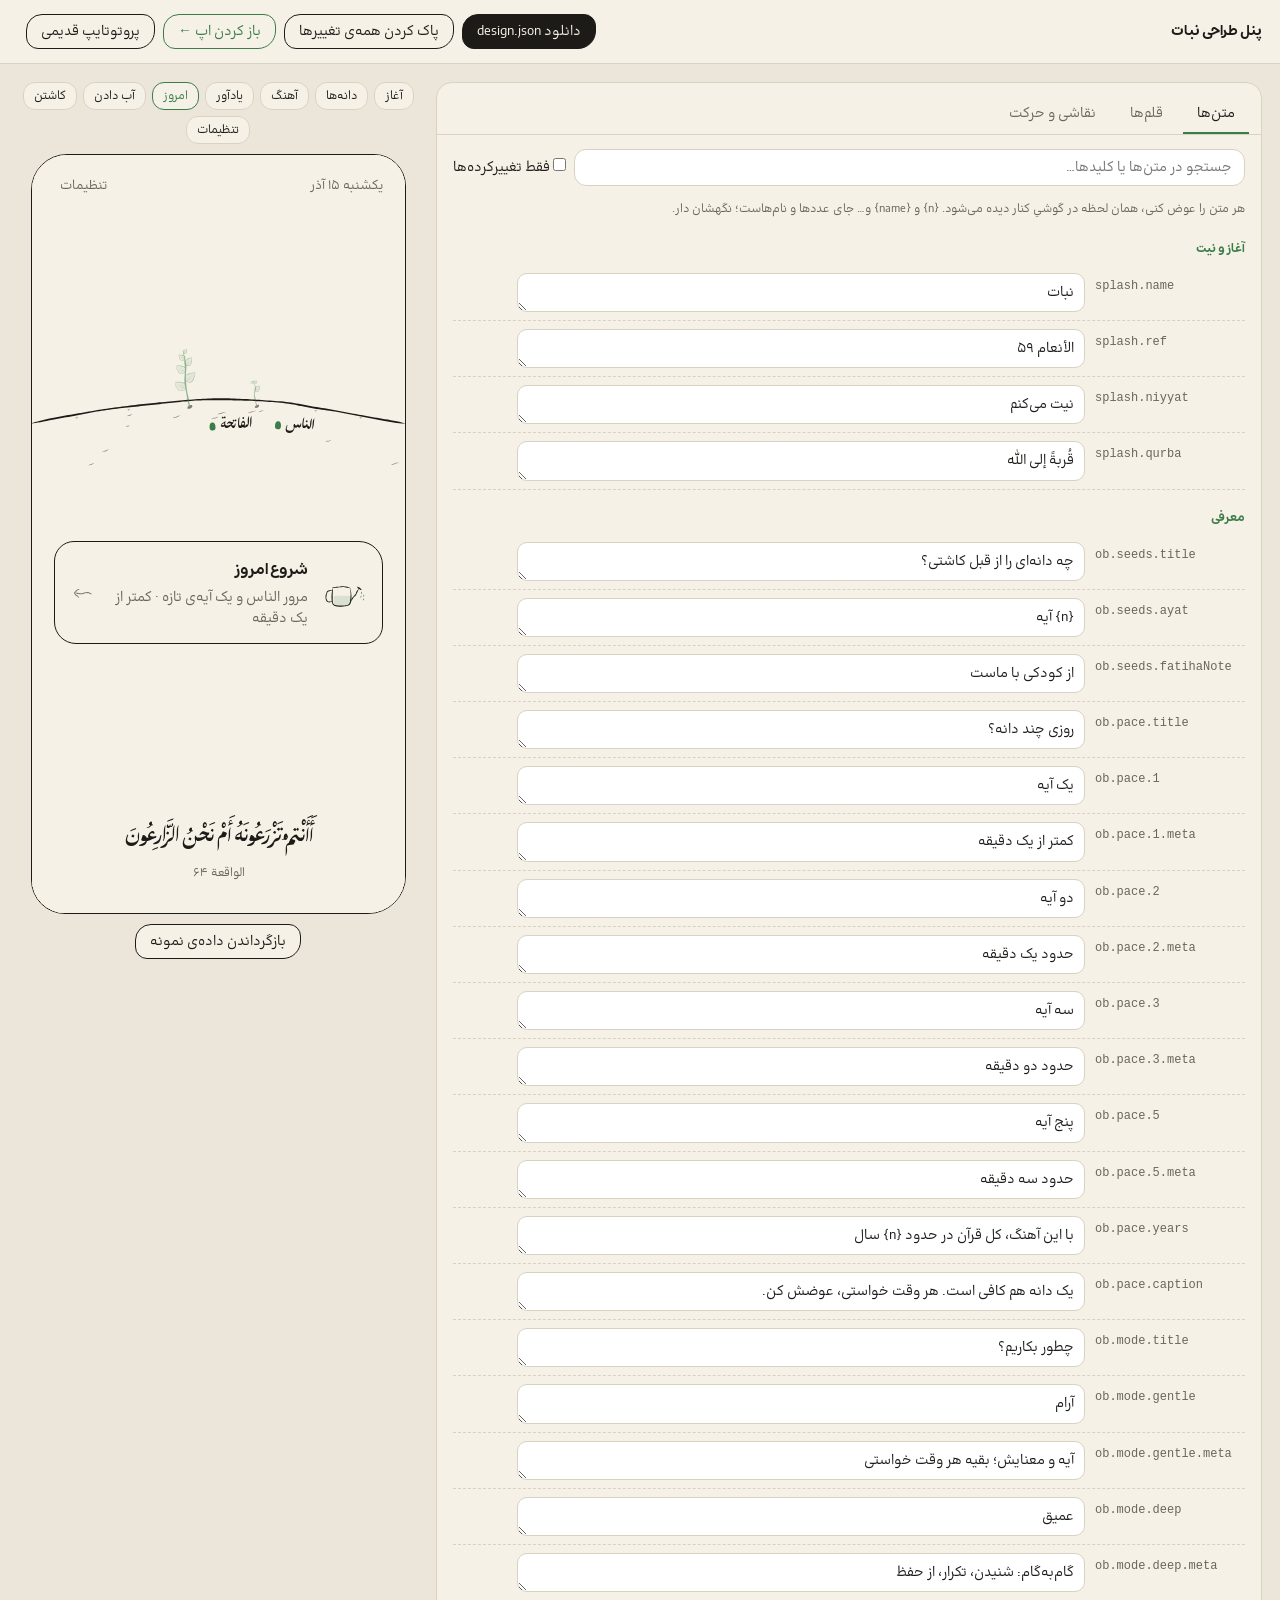
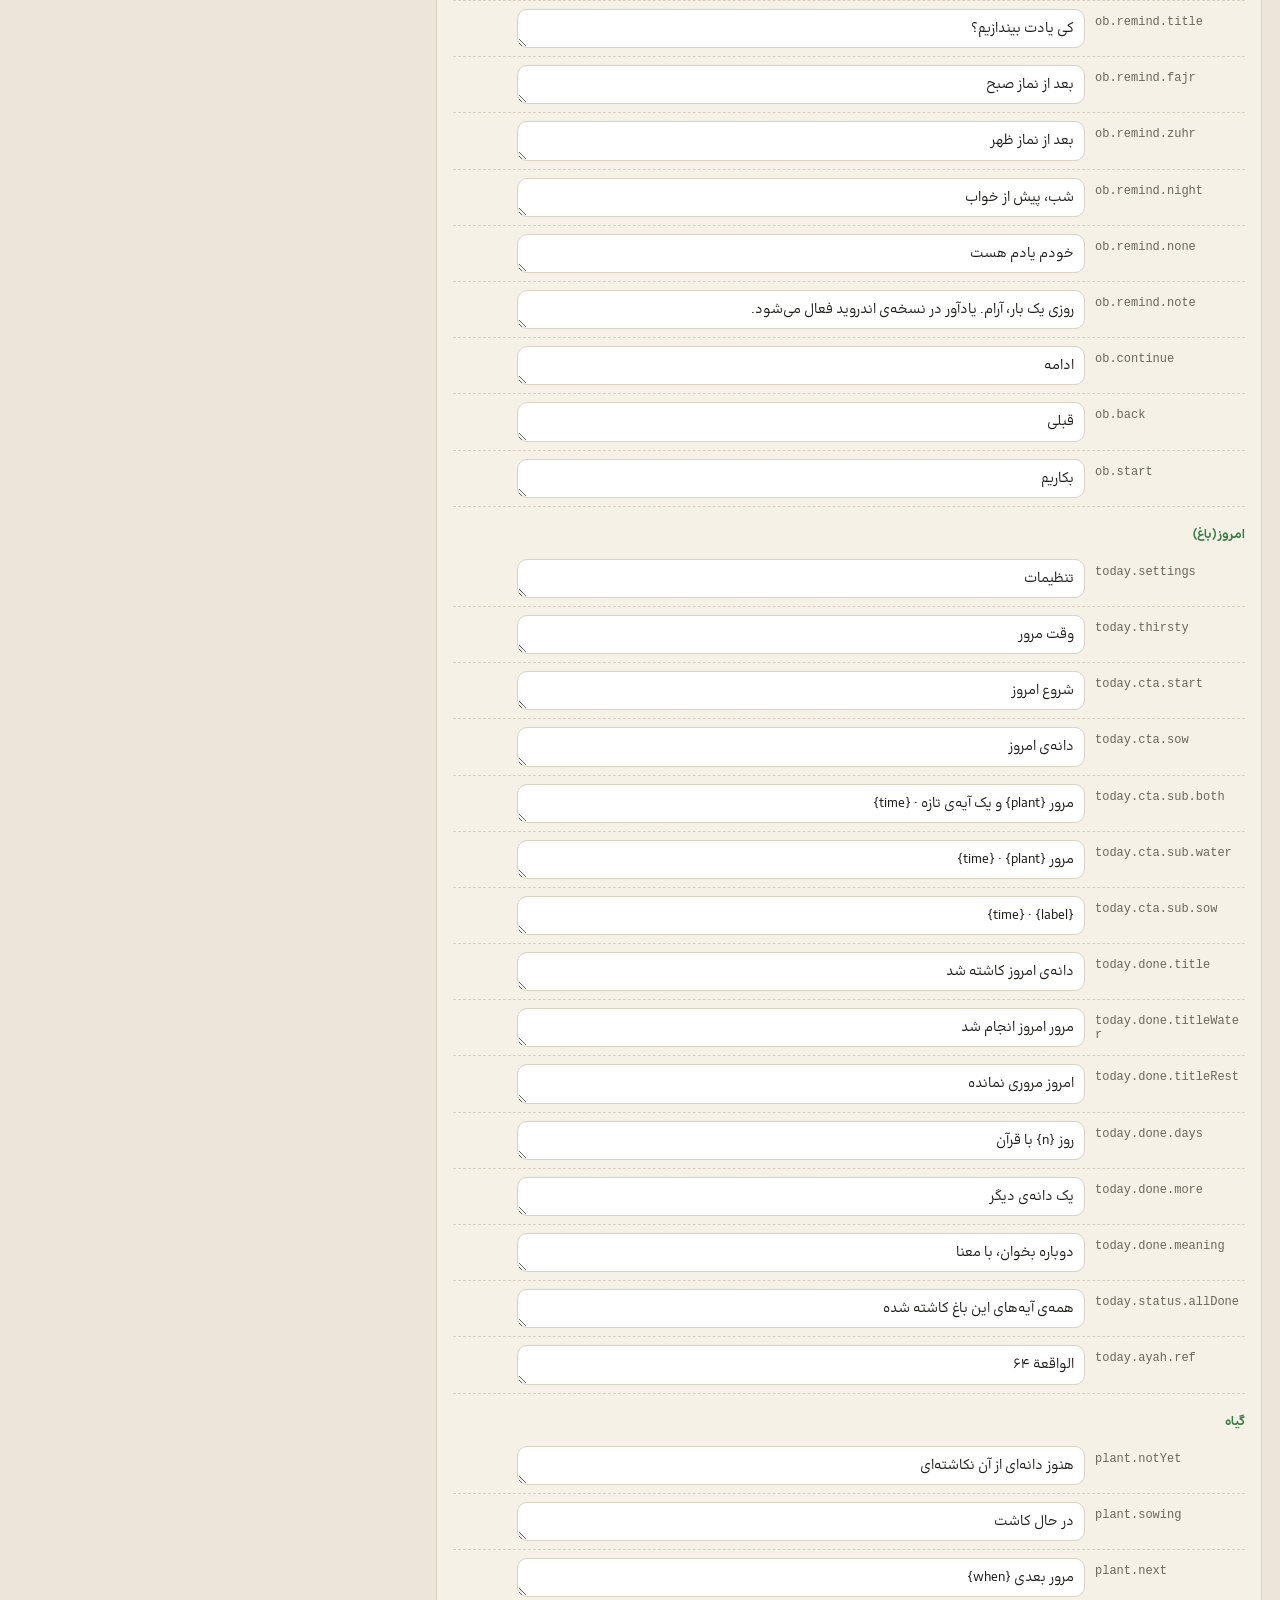
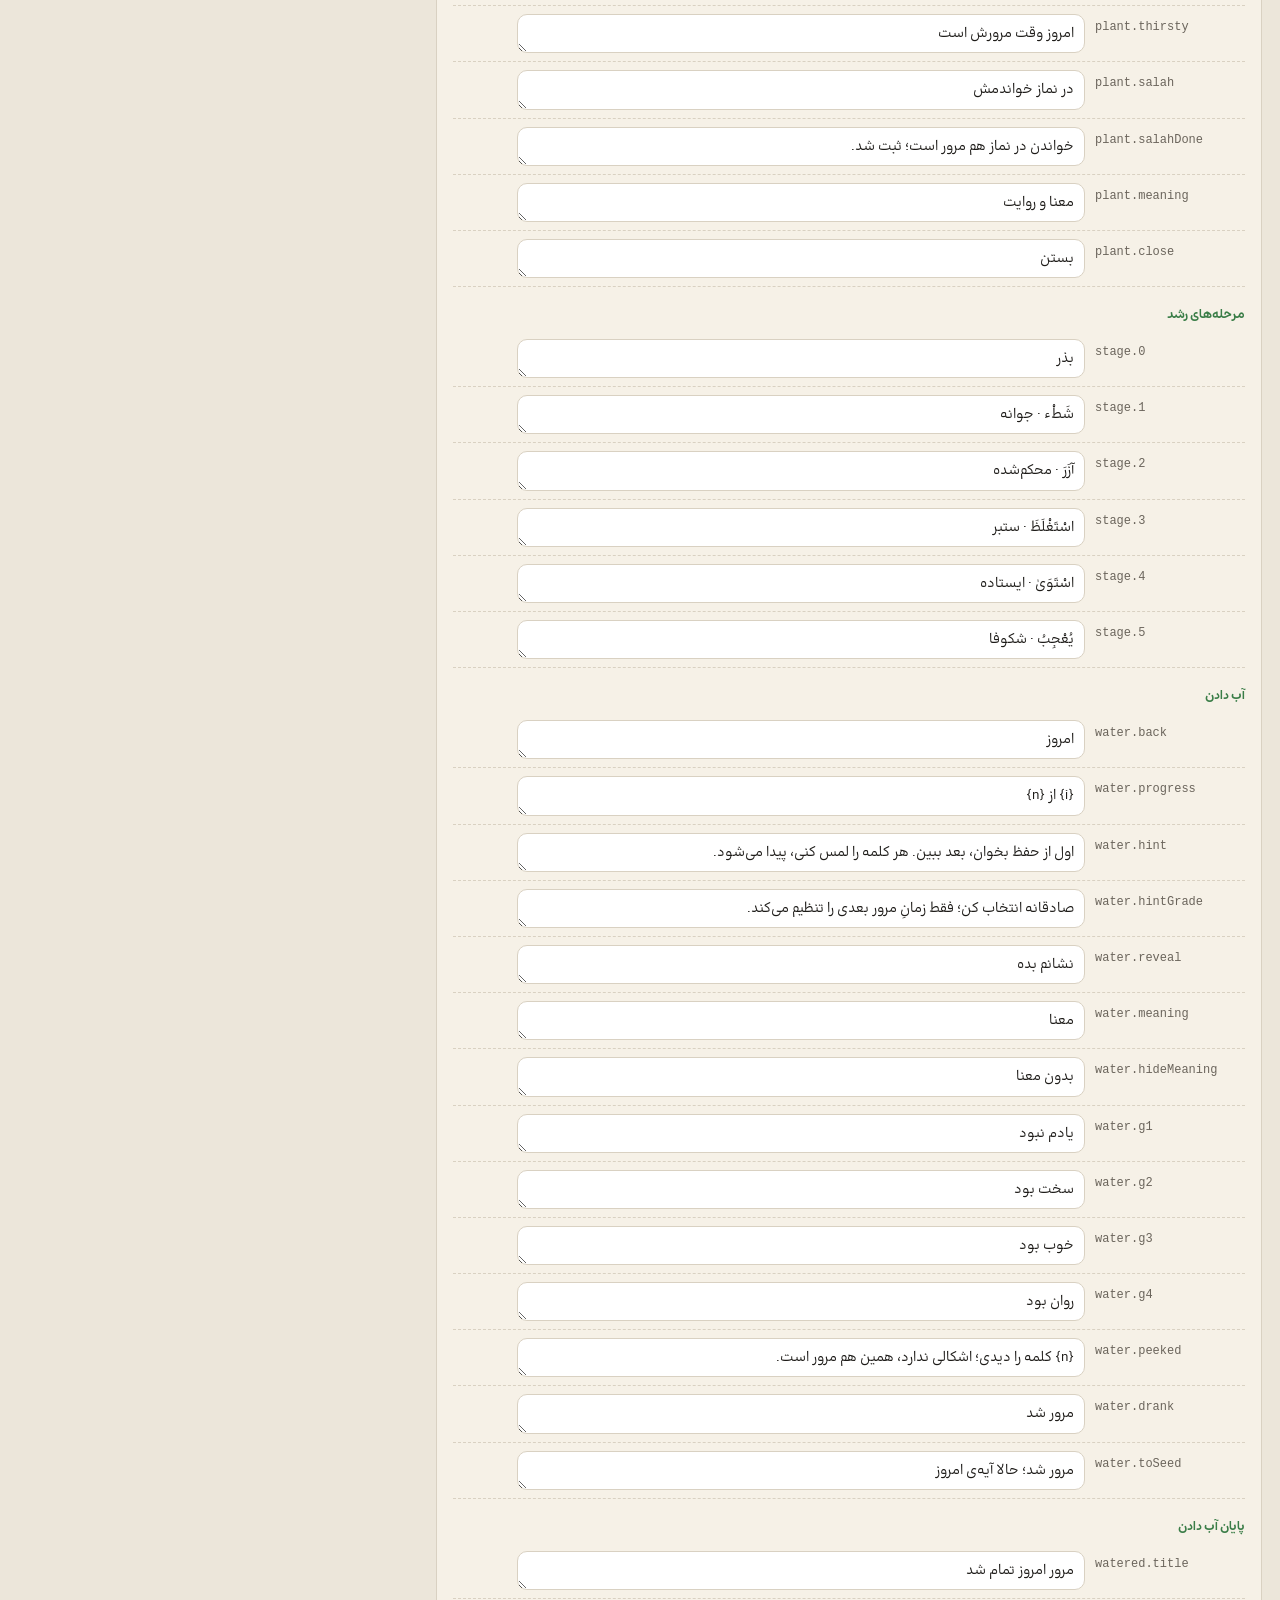
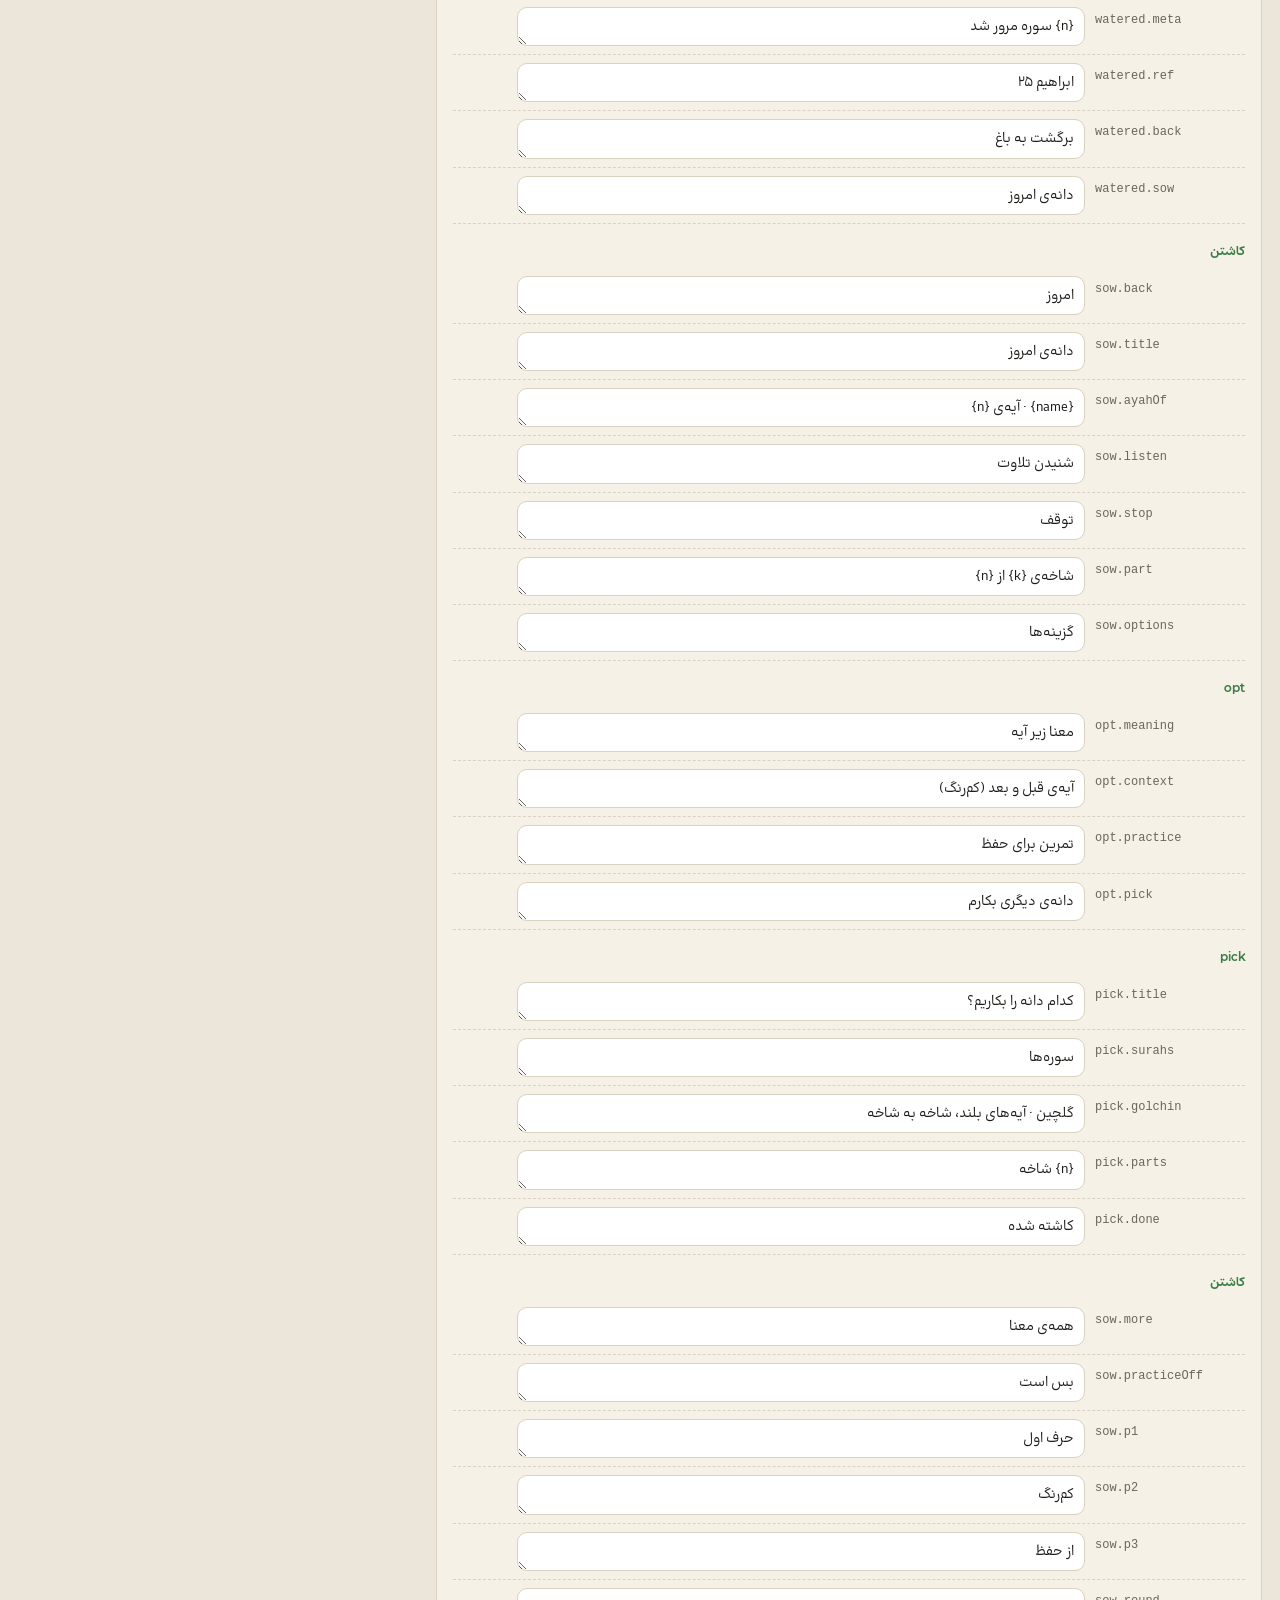
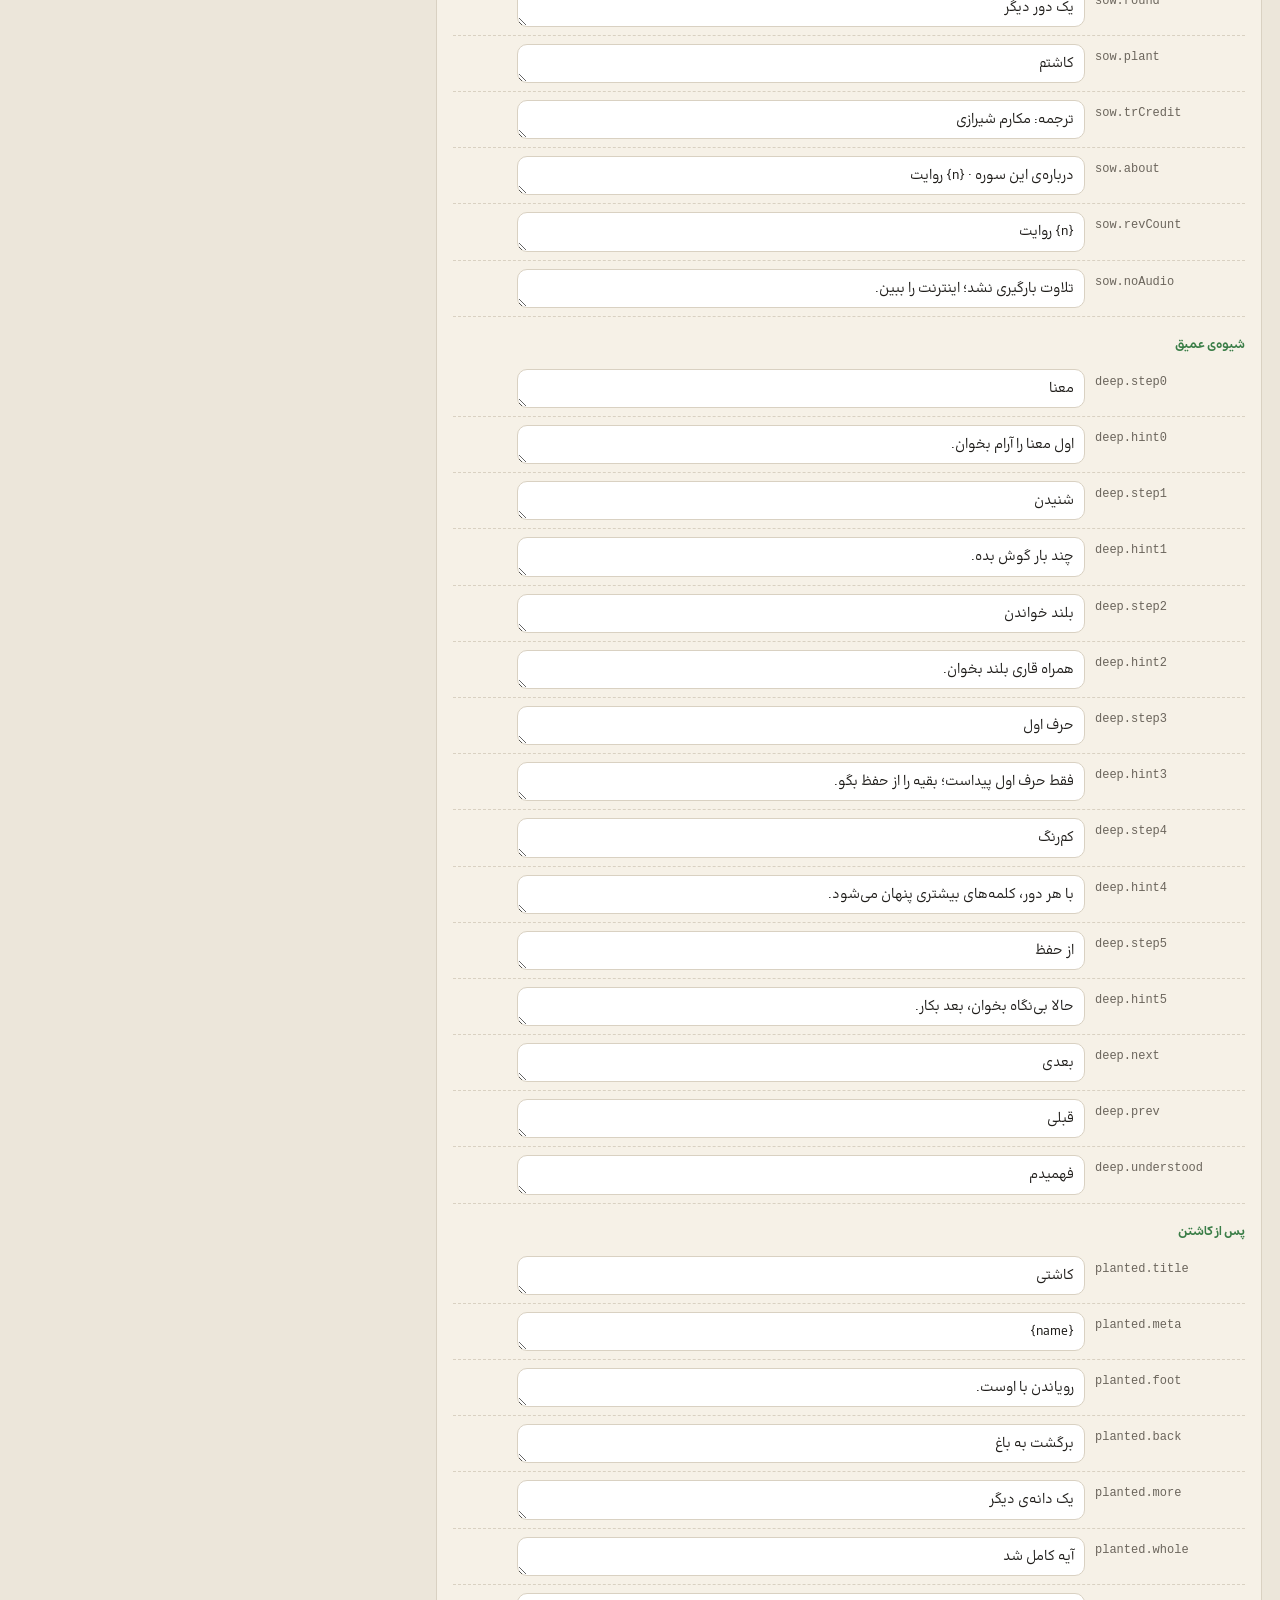
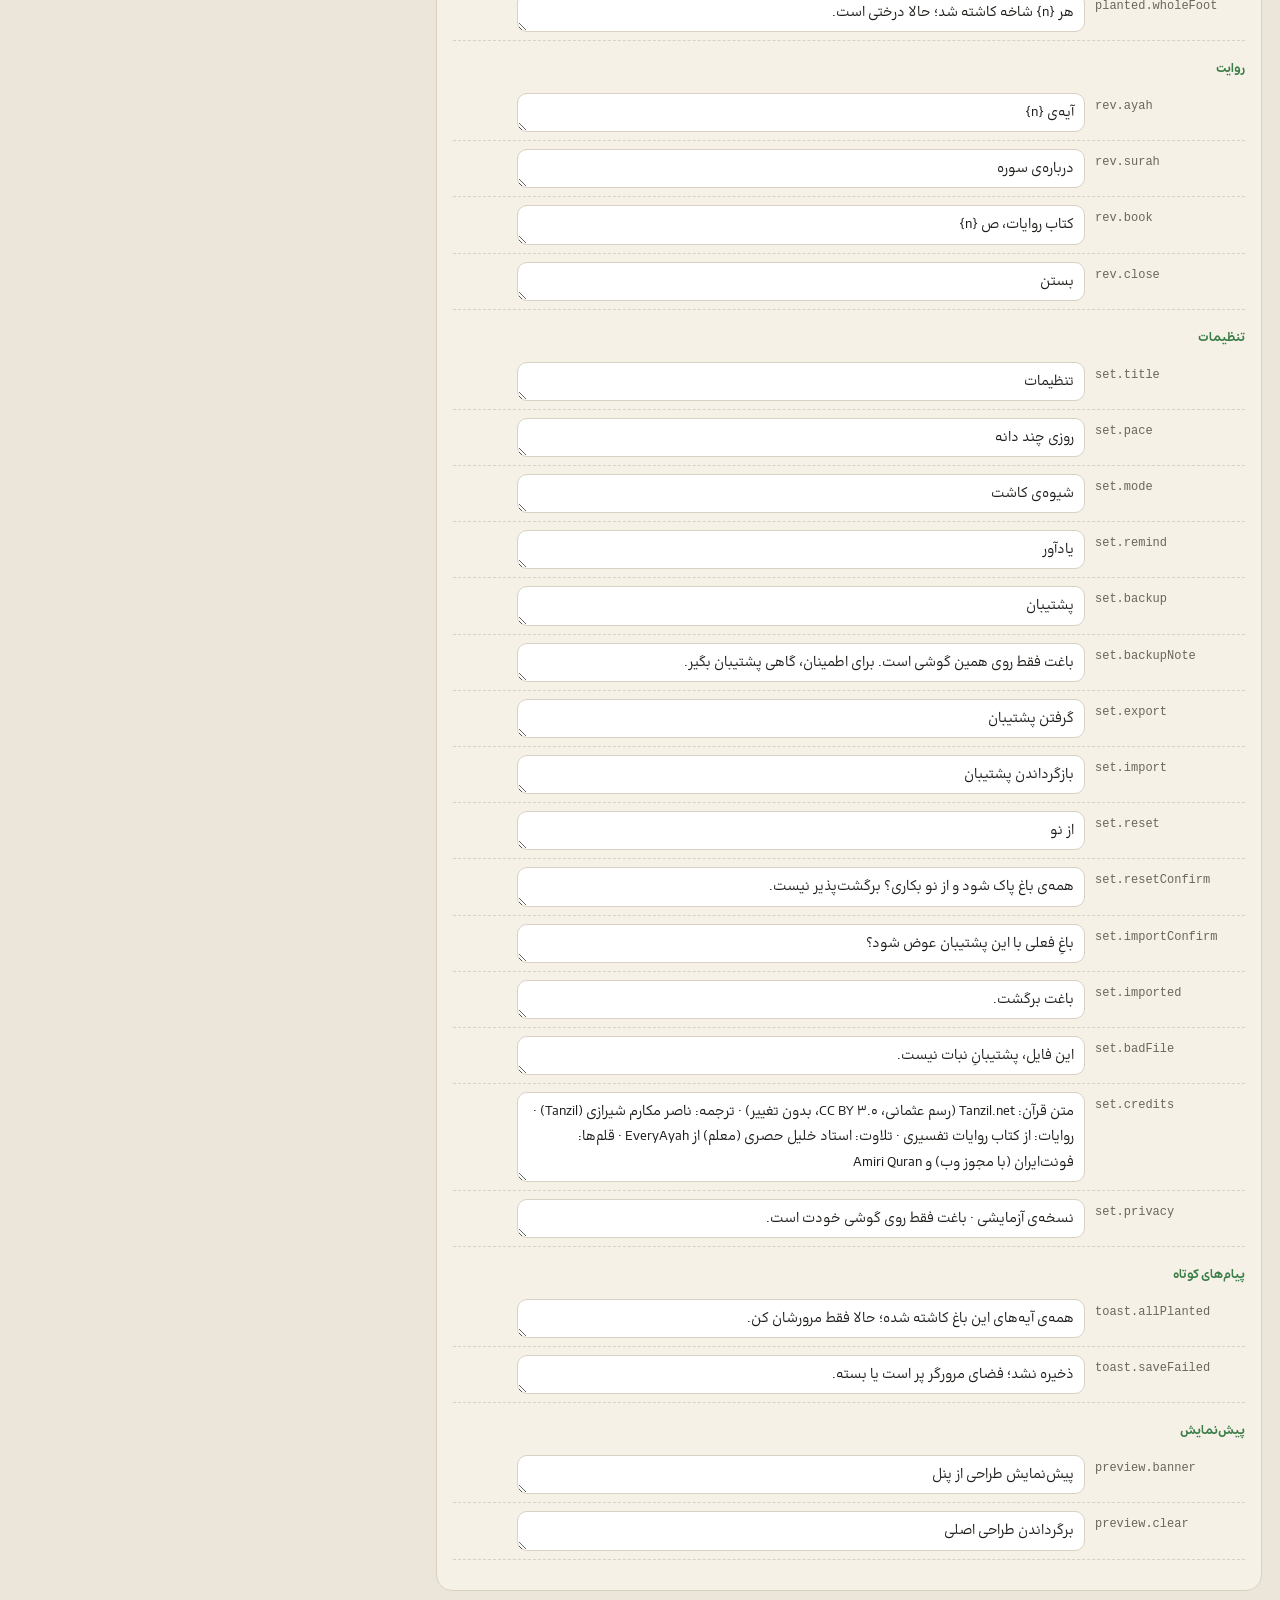
==== commit 2618f682: "Add files via upload" ====
--- a/panel/index.html
+++ b/panel/index.html
@@ -1,475 +1,209 @@
-<!doctype html>
-<html lang="fa" dir="rtl">
-<head>
-<meta charset="utf-8">
-<meta name="viewport" content="width=device-width, initial-scale=1">
-<title>نبات · پنل طراحی</title>
-<link href="https://fonts.googleapis.com/css2?family=Amiri+Quran&family=Shantell+Sans:wght@400;500&display=swap" rel="stylesheet">
-<link href="../fonts.css" rel="stylesheet">
-<script>/* always load the freshest art bundle (no stale cache after regenerating) */
-for (const s of ['a1', 'a2']) document.write(`<script src="../${s}/art.js?v=${Date.now()}"><\/script>`);</script>
-<style>
-  :root{--paper:#f6f1e7;--ink:#1d1b18;--ink2:#6b655c;--green:#3a7d47;--line:#d9d1c2;
-        --calm:cubic-bezier(.22,.7,.2,1)}
-  *{box-sizing:border-box;margin:0}
-  body{background:#e9e3d6;font-family:Dana,sans-serif;color:var(--ink);min-height:100vh}
-  button{font:inherit;color:inherit;cursor:pointer}
-  .bar{display:flex;gap:8px;justify-content:center;align-items:center;flex-wrap:wrap;padding:12px 16px 6px;font-size:13px}
-  .bar button,.bar select,.panel select,.panel button{padding:5px 12px;border:1.4px solid var(--ink);border-radius:18px 14px 20px 12px;background:var(--paper)}
-  .bar button[aria-pressed=true]{background:var(--ink);color:var(--paper)}
-  .bar label{display:flex;gap:6px;align-items:center;color:var(--ink2)}
-  .bar .sep{width:8px}
-  .panel{max-width:760px;margin:6px auto 0;padding:10px 14px;border:1.4px dashed var(--green);border-radius:14px;display:flex;gap:10px;flex-wrap:wrap;align-items:center;font-size:13px;background:var(--paper)}
-  .panel[hidden]{display:none}
-  .panel b{font-weight:700}
-  .panel label{display:flex;gap:6px;align-items:center;color:var(--ink2)}
-  .panel .msg{color:var(--green)}
-  .credit{text-align:center;font-size:12px;color:var(--ink2);padding:0 16px 28px;line-height:1.9}
-  .credit a{color:var(--green)}
-  .hint-top{text-align:center;font-size:12px;color:var(--ink2);padding:4px 16px}
-  .stage{display:flex;gap:28px;justify-content:center;flex-wrap:wrap;padding:10px 16px 48px;direction:ltr}
-  .col{display:flex;flex-direction:column;align-items:center;gap:8px}
-  .col select{font:500 13px Dana,sans-serif;padding:3px 10px;border:1.2px solid var(--ink2);border-radius:12px;background:var(--paper);direction:rtl}
-  .phone{width:360px;height:760px;background:var(--paper);border:1.5px solid var(--ink);border-radius:34px 30px 36px 32px;overflow:hidden;position:relative;direction:rtl;display:flex;flex-direction:column;align-items:center}
-  .phone{overflow-y:auto;scrollbar-width:none}
-  .phone>*{flex-shrink:0}
-  .art{position:relative}
-  .art svg,.art img{width:100%;height:auto;display:block}
-  .ph{display:flex;align-items:center;justify-content:center;border:1.2px dashed var(--ink2);border-radius:10px;color:var(--ink2);font:11px "Shantell Sans",sans-serif;text-align:center;padding:4px;margin:auto;aspect-ratio:2/3}
-  body.fontmode [data-role]{outline:1px dashed var(--green);outline-offset:2px;cursor:copy}
-  body.fontmode [data-role].sel{outline:2px solid var(--green)}
-
-  /* ---------------- motion: slow, soft, hand-made ---------------- */
-  .filterboil{filter:url(#boil)}
-  body.noboil .filterboil{filter:none}
-  body.noboil .nb-f{animation:none!important;opacity:0!important}
-  body.noboil .nb-f1{opacity:1!important}
-  .enter>*{animation:rise 1.1s var(--calm) both;animation-delay:calc(var(--i,0)*120ms)}
-  .rise{animation:rise 1.1s var(--calm) both;animation-delay:var(--d,0s)}
-  @keyframes rise{from{opacity:0;transform:translateY(10px);filter:blur(2.5px)}to{opacity:1;transform:none;filter:none}}
-  .grow{animation:grow 2.4s var(--calm) both;animation-delay:var(--gd,0s)}
-  @keyframes grow{from{clip-path:inset(100% 0 0 0)}to{clip-path:inset(0 0 0 0)}}
-  .sway>svg,.sway>img{animation:sway 7s ease-in-out infinite;animation-delay:var(--sd,0s);transform-origin:50% 77%}
-  @keyframes sway{0%,100%{transform:rotate(-1.1deg)}50%{transform:rotate(1.3deg)}}
-  .thirsty{opacity:.55;transform:rotate(-7deg);transform-origin:50% 78%}
-  .standup{animation:standup 1.6s var(--calm) both}
-  @keyframes standup{from{opacity:.55;transform:rotate(-7deg)}to{opacity:1;transform:none}}
-  .wob{animation:wob 1.2s steps(1,end) infinite}
-  @keyframes wob{0%{border-radius:16px 22px 14px 20px}33%{border-radius:18px 20px 15px 22px}66%{border-radius:15px 23px 17px 19px}}
-  body.noboil .wob{animation:none}
-  .press{transition:transform .25s var(--calm)}
-  .press:active{transform:scale(.96)}
-  .soak{animation:soak 1.1s ease both;animation-delay:var(--d,0s)}
-  @keyframes soak{from{color:transparent;filter:blur(3px)}to{filter:blur(0)}}
-  .vanish{animation:vanish 1.6s ease both;animation-delay:var(--d,0s)}
-  @keyframes vanish{from{color:var(--ink);background-size:0 1px}to{color:transparent;background-size:100% 1px}}
-  .drops{position:absolute;inset:-6px 0 auto 0;height:40px;pointer-events:none}
-  .drops i{position:absolute;top:0;width:5px;height:7px;background:var(--green);border-radius:50% 50% 50% 50%/60% 60% 40% 40%;opacity:0;animation:fall 1.1s ease-in both}
-  @keyframes fall{0%{opacity:0;transform:translateY(-8px)}25%{opacity:.9}100%{opacity:0;transform:translateY(30px)}}
-  @media (prefers-reduced-motion:reduce){*,*::before{animation:none!important;transition:none!important}}
-
-  /* ---------------- screens ---------------- */
-  .name{margin-top:112px;line-height:1.2}
-  .deco{margin-top:14px;text-align:center;padding:0 20px;line-height:2.1}
-  .ref{color:var(--ink2);margin-top:2px}
-  .splash-art{width:360px;margin-top:auto}
-  .today{padding:34px 24px 0;width:100%}
-  .muted,.today .sub{color:var(--ink2)}
-  .garden{display:flex;justify-content:space-around;align-items:flex-end;width:100%;padding:6px 10px 0;height:200px}
-  .garden>.art{width:70px}
-  .cards{display:flex;flex-direction:column;gap:14px;width:100%;padding:18px 24px}
-  .card{display:flex;align-items:center;gap:14px;padding:12px 16px;border:1.4px solid var(--ink);border-radius:16px 22px 14px 20px;background:none;text-align:right;width:100%}
-  .card>.art{width:46px;flex:none}
-  .card .t{display:block;line-height:1.5}
-  .card .go{margin-inline-start:auto;color:var(--green)}
-  .quote{text-align:center;padding:0 24px;line-height:2}
-  .foot-ayah{color:var(--ink);padding-bottom:30px}
-  .foot-ayah .quote{padding:0}
-  .foot{margin-top:auto;padding:0 24px 28px;text-align:center;color:var(--ink2);line-height:1.9}
-  .top{width:100%;display:flex;align-items:center;gap:10px;padding:22px 20px 0}
-  .back{border:none;background:none;color:var(--ink2);padding:4px 0}
-  .dots{margin-inline-start:auto;display:flex;gap:6px}
-  .dot{width:9px;height:9px;border:1.3px solid var(--ink);border-radius:50% 45% 55% 50%;transition:background .8s}
-  .dot.on{background:var(--green);border-color:var(--green)}
-  .head{width:100%;display:flex;align-items:flex-end;gap:12px;padding:6px 20px 0}
-  .head>.art{width:54px;flex:none}
-  .head .tt{line-height:1.4}
-  .hint{width:100%;padding:6px 20px 0;color:var(--ink2);line-height:1.8}
-  .mushaf{width:calc(100% - 32px);margin:10px 16px 0;padding:14px;border:1.3px solid var(--ink);border-radius:14px 20px 16px 18px;line-height:2.4;text-align:justify;text-align-last:center;min-height:180px}
-  .wd{position:relative;border-radius:3px}
-  .wd.hid{color:transparent;background:linear-gradient(var(--ink2),var(--ink2)) left calc(100% - .28em)/100% 1px no-repeat;cursor:pointer}
-  .wd.peek{color:var(--ink2)}
-  .wd.first::before{content:attr(data-first);position:absolute;inset-inline-start:0;top:-.05em;font-size:.62em;color:var(--ink2)}
-  .ay.cur .wd{color:var(--green);transition:color .8s}
-  /* ayah marker: an ink ring with a sprout. grey seed until the ayah is recited, then it greens and grows */
-  .mk{display:inline-block;position:relative;width:1.05em;height:1.32em;vertical-align:-.32em;margin:0 .08em}
-  .mk>svg,.mk>img{position:absolute;inset:0;width:100%;height:100%}
-  .mk .n{position:absolute;left:0;right:0;top:46%;text-align:center;font:500 .36em/1 Dana,sans-serif;color:var(--ink)}
-  .mk .mk-sprout{transform-box:fill-box;transform-origin:50% 100%;transition:opacity .8s}
-  .mk:not(.alive) .mk-sprout{opacity:.5}
-  .mk:not(.alive) .mk-sprout [fill="#3a7d47"],.mk:not(.alive) .mk-sprout [fill="#5f9e5a"]{fill:var(--ink2)}
-  .mk:not(.alive) .mk-sprout .g{stroke:var(--ink2)}
-  .mk.pop .mk-sprout{animation:sprout 1.4s cubic-bezier(.3,1.3,.4,1) both;animation-delay:var(--d,0s)}
-  @keyframes sprout{from{transform:scale(.35);opacity:.4}to{transform:none;opacity:1}}
-  .tr{width:calc(100% - 32px);margin:8px 16px 0;line-height:1.9;color:var(--ink2)}
-  .tr small{display:block;font-size:11px;opacity:.8}
-  .actions{width:100%;display:flex;gap:10px;justify-content:center;padding:14px 20px 0;flex-wrap:wrap}
-  .pill{padding:8px 18px;border:1.4px solid var(--ink);border-radius:20px 16px 22px 14px;background:none}
-  .pill.main{background:var(--ink);color:var(--paper)}
-  .pill.green{border-color:var(--green);color:var(--green)}
-  .grades{width:100%;display:grid;grid-template-columns:repeat(4,1fr);gap:8px;padding:14px 16px 0}
-  .grades button{padding:10px 4px;border:1.4px solid var(--ink);border-radius:14px 18px 12px 16px;background:none}
-  .grades button.sug{border-color:var(--green);color:var(--green)}
-  .steps{width:100%;display:flex;gap:4px;justify-content:space-between;padding:12px 16px 0}
-  .steps button{flex:1;padding:6px 2px;border:none;border-bottom:2px solid var(--line);background:none;color:var(--ink2);line-height:1.3;transition:border-color .8s,color .8s}
-  .steps button.on{border-bottom-color:var(--green);color:var(--ink)}
-  .steps button.done{color:var(--green)}
-  .nav{margin-top:auto;width:100%;display:flex;justify-content:space-between;padding:12px 20px 26px}
-  .center{margin:auto;display:flex;flex-direction:column;align-items:center;text-align:center;gap:6px;padding:0 24px}
-  .center>.art{width:170px}
-</style>
-</head>
-<body>
-<svg width="0" height="0" style="position:absolute" aria-hidden="true">
-  <filter id="boil"><feTurbulence id="turb" type="fractalNoise" baseFrequency="0.035" numOctaves="2" seed="1"/>
-  <feDisplacementMap in="SourceGraphic" scale="2"/></filter>
-</svg>
-<div class="bar">
-  <button data-go="splash">آغاز</button>
-  <button data-go="today">امروز</button>
-  <button data-go="water">آب دادن</button>
-  <button data-go="sow">کاشتن</button>
-  <span class="sep"></span>
-  <button id="fontBtn" aria-pressed="false">انتخاب قلم</button>
-  <button id="boilBtn" aria-pressed="true">لرزش خط</button>
-  <button id="cmpBtn" aria-pressed="false">دو گوشی کنار هم</button>
-  <label>آغاز <select id="splashSel"></select></label>
-  <span class="sep"></span>
-  <button id="dlBtn">دانلود design.json</button>
-  <button id="clrBtn">پاک کردن پیش‌نمایش</button>
-  <a href="../" id="appLink" style="padding:5px 12px;border:1.4px solid var(--green);color:var(--green);border-radius:18px 14px 20px 12px;text-decoration:none">باز کردن اپ ←</a>
-</div>
-<p class="hint-top">هر تغییری اینجا، همان لحظه در اپ (روی همین مرورگر) دیده می‌شود. برای همه‌ی کاربران: «دانلود design.json» و جایگزینی آن در هاست. «انتخاب قلم» را بزن و روی هر نوشته بزن تا قلمش را جدا عوض کنی. طرح نقاشی را از بالای هر گوشی انتخاب کن.</p>
-<div class="panel" id="panel" hidden></div>
-<div class="stage" id="stage"></div>
-<p class="credit">نمونه‌ی اولیه‌ی «نبات» · متن قرآن از <a href="https://tanzil.net" target="_blank" rel="noopener">Tanzil.net</a> (CC BY 3.0، بدون تغییر) · تلاوت استاد حصری از <a href="https://everyayah.com" target="_blank" rel="noopener">EveryAyah.com</a> · ترجمه‌ی فارسی موقت است و از ترجمه‌ی منتشرشده‌ای گرفته نشده.</p>
-
-<script>
-/* ================================================================== fonts */
-const FAMS = {
-  'Dana':[100,200,300,400,500,600,700,800,900], 'Bonyade Koodak':[400,700,900], 'Croissant':[300,700],
-  'Haiku Kharaman':[200,400,500,700], 'Haiku Davan':[200,400,500,700], 'Shoor':[400,700], 'Shoor Rounded':[400,700],
-  'Hafez':[400], 'Amiri Quran':[400]
-};
-const UI_FAMS = Object.keys(FAMS).filter(f => f !== 'Amiri Quran');
-const ROLES = {   // defaults = the user's chosen settings (2026-11-24)
-  name:{l:'نام برنامه',f:'Haiku Davan',w:700,s:58}, deco:{l:'آیه‌ی تزئینی (آغاز)',f:'Hafez',w:400,s:26,k:'deco'},
-  ref:{l:'نشانی آیه',f:'Bonyade Koodak',w:400,s:12}, todayTitle:{l:'تیتر امروز',f:'Shoor',w:700,s:26},
-  todaySub:{l:'زیرتیتر امروز',f:'Bonyade Koodak',w:400,s:14}, cardTitle:{l:'تیتر کارت‌ها',f:'Shoor',w:700,s:19},
-  cardSub:{l:'توضیح کارت‌ها',f:'Bonyade Koodak',w:400,s:13}, go:{l:'پیوند کارت',f:'Bonyade Koodak',w:400,s:13},
-  quote:{l:'آیه‌ی پایین صفحه',f:'Hafez',w:400,s:22,k:'deco'}, foot:{l:'جمله‌ی پایانی',f:'Dana',w:400,s:14},
-  hifzTitle:{l:'نام سوره',f:'Hafez',w:400,s:26}, hifzMeta:{l:'جزئیات و شمارنده',f:'Bonyade Koodak',w:400,s:13},
-  hint:{l:'راهنما',f:'Bonyade Koodak',w:400,s:14}, quran:{l:'متن قرآن',f:'Amiri Quran',w:400,s:30,k:'quran'},
-  stepChip:{l:'مرحله‌ها',f:'Bonyade Koodak',w:400,s:12}, btn:{l:'دکمه‌ها',f:'Bonyade Koodak',w:400,s:15},
-  grade:{l:'دکمه‌های ارزیابی',f:'Dana',w:500,s:14}, translation:{l:'ترجمه',f:'Dana',w:300,s:14},
-  doneTitle:{l:'تیتر پایان',f:'Shoor',w:700,s:28}
-};
-const KEY = 'nabat-fonts-v1';
-let cfg = {};
-try { cfg = JSON.parse(localStorage.getItem(KEY) || '{}'); } catch (e) { cfg = {}; }
-const DKEY = 'nabat-design-v1';
-function designNow() {
-  return { art: (typeof phoneSets !== 'undefined' ? phoneSets[0] : 'a2'), splash: (typeof S !== 'undefined' ? S.splash : 'splash.svg'),
-           boil: document.getElementById('boilBtn').getAttribute('aria-pressed') === 'true',
-           fonts: Object.fromEntries(Object.keys(ROLES).map(r => { const c = roleCfg(r); return [r, { font: c.f, weight: +c.w, size: +c.s }]; })) };
-}
-const saveDesign = () => { try { localStorage.setItem(DKEY, JSON.stringify(designNow())); } catch (e) {} };
-try { const d = JSON.parse(localStorage.getItem(DKEY) || 'null');
-  if (d && d.fonts) for (const [r, v] of Object.entries(d.fonts)) if (ROLES[r]) cfg[r] = { f: v.font, w: v.weight, s: v.size }; } catch (e) {}
-const save = () => { try { localStorage.setItem(KEY, JSON.stringify(cfg)); } catch (e) {} saveDesign(); };
-const roleCfg = r => Object.assign({}, ROLES[r], cfg[r] || {});
-let selRole = null;
-
-function applyFonts() {
-  document.querySelectorAll('[data-role]').forEach(el => {
-    const c = roleCfg(el.dataset.role);
-    el.style.fontFamily = `'${c.f}', Dana, sans-serif`;
-    el.style.fontWeight = c.w; el.style.fontSize = c.s + 'px';
-    if (el.dataset.uthmani) el.textContent = c.f === 'Amiri Quran' ? el.dataset.uthmani : el.dataset.simple;
-    el.classList.toggle('sel', el.dataset.role === selRole);
-  });
-}
-function showPanel() {
-  const p = document.getElementById('panel');
-  if (!selRole || !document.body.classList.contains('fontmode')) { p.hidden = true; return; }
-  const c = roleCfg(selRole), kind = ROLES[selRole].k;
-  const fams = kind === 'quran' ? ['Amiri Quran'] : kind === 'deco' ? ['Hafez', 'Amiri Quran'] : UI_FAMS;
-  p.hidden = false;
-  p.innerHTML = `<b>${ROLES[selRole].l}</b>
-    <label>قلم <select id="pf">${fams.map(f => `<option ${f === c.f ? 'selected' : ''}>${f}</option>`).join('')}</select></label>
-    <label>وزن <select id="pw">${FAMS[c.f].map(w => `<option ${w === +c.w ? 'selected' : ''}>${w}</option>`).join('')}</select></label>
-    <label>اندازه <input id="ps" type="range" min="10" max="72" value="${c.s}"> <span id="psv">${c.s}</span></label>
-    <button id="pr">بازنشانی</button><button id="pc">کپی همه‌ی تنظیمات</button><span class="msg" id="pm"></span>
-    ${kind === 'quran' ? '<span class="msg">متن قرآنِ صفحه‌ی حفظ فقط با قلم قرآنیِ عثمانی نمایش داده می‌شود.</span>' : ''}
-    ${kind === 'deco' ? '<span class="msg">Hafez با رسم‌الخط املایی، Amiri Quran با رسم عثمانی.</span>' : ''}`;
-  const set = patch => { cfg[selRole] = Object.assign({}, cfg[selRole] || {}, patch); save(); applyFonts(); };
-  p.querySelector('#pf').onchange = e => { const f = e.target.value, ws = FAMS[f], cur = +roleCfg(selRole).w;
-    set({ f, w: ws.includes(cur) ? cur : ws.reduce((a, b) => Math.abs(b - 400) < Math.abs(a - 400) ? b : a) }); showPanel(); };
-  p.querySelector('#pw').onchange = e => set({ w: +e.target.value });
-  p.querySelector('#ps').oninput = e => { p.querySelector('#psv').textContent = e.target.value; set({ s: +e.target.value }); };
-  p.querySelector('#pr').onclick = () => { delete cfg[selRole]; save(); applyFonts(); showPanel(); };
-  p.querySelector('#pc').onclick = async () => {
-    const all = Object.fromEntries(Object.keys(ROLES).map(r => { const c = roleCfg(r); return [r, { font: c.f, weight: +c.w, size: +c.s }]; }));
-    try { await navigator.clipboard.writeText(JSON.stringify(all, null, 1)); p.querySelector('#pm').textContent = 'کپی شد؛ برایم بفرستش.'; }
-    catch (e) { p.querySelector('#pm').textContent = 'کپی نشد'; }
-  };
-}
-
-/* ================================================================== art sets */
-const SETS = { a1: 'خط ساده (نسخه‌ی اول)', a2: 'قلم‌مو (نسخه‌ی دوم)', b: 'دست تو (B)' };
-const phoneSets = ['a2', 'a1'];
-try { const d = JSON.parse(localStorage.getItem('nabat-design-v1') || 'null'); if (d && d.art) phoneSets[0] = d.art; } catch (e) {}
-const ART = window.NABAT_ART || {};
-function art(set, f, cls = '', w = 60) {
-  if (set === 'b') {
-    return `<div class="art ${cls} filterboil"><img src="../b/${f}" alt="" onerror="this.outerHTML='<div class=&quot;ph&quot; style=&quot;width:${w}px&quot;>draw me<br>${f}</div>'"></div>`;
-  }
-  const svg = (ART[set] || {})[f];
-  return `<div class="art ${cls} ${set === 'a1' ? 'filterboil' : ''}">${svg || ''}</div>`;
-}
-function marker(set, n, alive, pop, d) {
-  const src = set === 'b' ? 'a1' : set;
-  return `<span class="mk ${alive ? 'alive' : ''} ${pop ? 'pop' : ''} ${src === 'a1' ? 'filterboil' : ''}" style="--d:${d}s">${(ART[src] || {})['marker.svg'] || ''}<span class="n">${FA_DIG(n)}</span></span>`;
-}
-
-/* ================================================================== content (Uthmani text: Tanzil) */
-const SURAHS = {
-  asr:    { name:'العصر', stage:3, last:'۹ روز پیش', ayat:['وَٱلْعَصْرِ','إِنَّ ٱلْإِنسَٰنَ لَفِى خُسْرٍ','إِلَّا ٱلَّذِينَ ءَامَنُوا۟ وَعَمِلُوا۟ ٱلصَّٰلِحَٰتِ وَتَوَاصَوْا۟ بِٱلْحَقِّ وَتَوَاصَوْا۟ بِٱلصَّبْرِ'] },
-  ikhlas: { name:'الإخلاص', stage:4, last:'۱۴ روز پیش', ayat:['قُلْ هُوَ ٱللَّهُ أَحَدٌ','ٱللَّهُ ٱلصَّمَدُ','لَمْ يَلِدْ وَلَمْ يُولَدْ','وَلَمْ يَكُن لَّهُۥ كُفُوًا أَحَدٌۢ'] },
-  fatiha: { name:'الفاتحة', stage:5, last:'۳۰ روز پیش', ayat:['بِسْمِ ٱللَّهِ ٱلرَّحْمَٰنِ ٱلرَّحِيمِ','ٱلْحَمْدُ لِلَّهِ رَبِّ ٱلْعَٰلَمِينَ','ٱلرَّحْمَٰنِ ٱلرَّحِيمِ','مَٰلِكِ يَوْمِ ٱلدِّينِ','إِيَّاكَ نَعْبُدُ وَإِيَّاكَ نَسْتَعِينُ','ٱهْدِنَا ٱلصِّرَٰطَ ٱلْمُسْتَقِيمَ','صِرَٰطَ ٱلَّذِينَ أَنْعَمْتَ عَلَيْهِمْ غَيْرِ ٱلْمَغْضُوبِ عَلَيْهِمْ وَلَا ٱلضَّآلِّينَ'] },
-  kawthar:{ name:'الکوثر', stage:0, ayat:['إِنَّآ أَعْطَيْنَٰكَ ٱلْكَوْثَرَ','فَصَلِّ لِرَبِّكَ وَٱنْحَرْ','إِنَّ شَانِئَكَ هُوَ ٱلْأَبْتَرُ'],
-            tr:['ما به تو خیرِ بسیار (کوثر) بخشیدیم؛','پس برای پروردگارت نماز بگزار و قربانی کن.','بی‌گمان، بدخواهِ توست که بی‌دنباله است.'] }
-};
-const QUEUE = ['asr', 'ikhlas', 'fatiha'];
-const STEPS = [
-  ['گوش دادن', 'گوش بده؛ سه بار، آرام. چشم‌هایت روی کلمه‌ها.'],
-  ['بلند خواندن', 'همراه قاری، بلند بخوان. صدای خودت هم حافظه است.'],
-  ['حرف اول', 'فقط حرف اول هر کلمه پیداست. بقیه را از دلت بخوان.'],
-  ['کم‌رنگ', 'هر دور، کلمه‌های بیشتری آرام پنهان می‌شوند.'],
-  ['از حفظ', 'حالا از حفظ. کلمه‌ی اول سرنخ توست.']
-];
-const FA_DIG = n => String(n).replace(/\d/g, d => '۰۱۲۳۴۵۶۷۸۹'[d]);
-const MARKS = /[ؐ-ًؚ-ٰٟۖ-ࣰۭ-ࣲـ]/g;
-const firstLetter = w => { const c = w.replace(MARKS, '')[0] || ''; return c === 'ٱ' ? 'ا' : c; };
-const hashed = i => ((i * 2654435761) >>> 0) / 4294967296;
-const FRAC = [0.25, 0.5, 0.75, 0.92];
-
-/* ================================================================== state */
-const S = { splash:(() => { try { return (JSON.parse(localStorage.getItem('nabat-design-v1') || 'null') || {}).splash || 'splash.svg'; } catch (e) { return 'splash.svg'; } })(), screen:'splash', ri:0, peek:new Set(), revealed:false, step:0, round:0, playing:-1, heard:new Set(),
-            showTr:false, watered:new Set(), drinking:false, anim:null, enter:'full' };
-
-function mushaf(set, key, mode) {
-  const s = SURAHS[key]; let wi = 0; let soakN = 0;
-  const ay = s.ayat.map((a, ai) => {
-    const spans = a.split(' ').map(w => {
-      const i = wi++; let cls = 'wd', st = '';
-      if (mode === 'review') {
-        if (!S.revealed && i > 0 && !S.peek.has(i)) cls += ' hid';
-        else if (S.peek.has(i) && !S.revealed) { cls += ' peek'; if (S.anim === 'peek' && S.lastPeek === i) cls += ' soak'; }
-        if (S.anim === 'reveal' && i > 0 && !S.peek.has(i)) { cls += ' soak'; st = `--d:${(soakN++ * 0.07).toFixed(2)}s`; }
-      }
-      if (mode === 'first') cls += ' hid first';
-      if (mode === 'fade') {
-        const h = hashed(i + 7), f = FRAC[Math.min(S.round, 3)], pf = S.round ? FRAC[Math.min(S.round - 1, 3)] : 0;
-        if (i > 0 && h < f) { cls += ' hid'; if (S.anim === 'round' && h >= pf) { cls += ' vanish'; st = `--d:${(soakN++ * 0.12).toFixed(2)}s`; } }
-      }
-      if (mode === 'memory' && i > 0) cls += ' hid';
-      if (S.anim === 'reveal-sow' && i > 0) { cls = 'wd soak'; st = `--d:${(soakN++ * 0.06).toFixed(2)}s`; }
-      return `<span class="${cls}" style="${st}" data-w="${i}" data-first="${firstLetter(w)}">${w}</span>`;
-    }).join(' ');
-    let alive, pop = false, d = 0;
-    if (mode === 'review') { alive = S.revealed; pop = S.anim === 'reveal'; d = 0.5 + ai * 0.35; }
-    else { alive = S.heard.has(ai) || S.step >= 2; pop = S.anim === 'heard' && S.playing === ai; }
-    return `<span class="ay ${S.playing === ai ? 'cur' : ''}">${spans} ${marker(set, ai + 1, alive, pop, d)}</span>`;
-  }).join(' ');
-  return `<div class="mushaf wob" data-role="quran">${ay}</div>`;
-}
-
-const E = () => S.enter === 'full';
-const SCREENS = {
-  splash: set => `
-    <p class="name rise" style="--d:3.4s" data-role="name">نبات</p>
-    <p class="deco rise" style="--d:4.1s" data-role="deco" data-uthmani="وَلَا حَبَّةٍ فِى ظُلُمَٰتِ ٱلْأَرْضِ" data-simple="وَلَا حَبَّةٍ فِي ظُلُمَاتِ الْأَرْضِ"></p>
-    <p class="ref rise" style="--d:4.6s" data-role="ref">الأنعام ۵۹</p>
-    ${art(set, (ART[set] || {})[S.splash] ? S.splash : 'splash.svg', 'splash-art', 300)}`,
-
-  today: set => {
-    const plants = [['stage-5.svg', ''], ['stage-4.svg', ''], ['stage-3.svg', S.watered.has('asr') ? '' : 'thirsty'], ['stage-1.svg', ''], ['stage-0.svg', '']];
-    return `
-    <div class="today"><p data-role="todayTitle">امروز · حدود ۱۲ دقیقه</p>
-      <p class="sub" data-role="todaySub">${S.watered.size ? 'باغ سیراب است؛ یک بذر آماده‌ی کاشتن' : 'سه گیاه تشنه‌اند، یک بذر آماده‌ی کاشتن'}</p></div>
-    <div class="garden">${plants.map(([f, c], i) => art(set, f, `${c} sway ${E() ? 'grow' : ''}`).replace('class="art', `style="--gd:${(0.35 + i * 0.22).toFixed(2)}s;--sd:${(-i * 1.4).toFixed(1)}s" class="art`)).join('')}</div>
-    <div class="cards">
-      <button class="card wob press" data-act="go:water">${art(set, 'water.svg', '', 46)}
-        <span><span class="t" data-role="cardTitle">آب دادن</span><span class="t muted" data-role="cardSub">مرور · ۳ گیاه · حدود ۸ دقیقه</span></span>
-        <span class="go" data-role="go">${S.watered.size ? 'سیراب ✓' : 'شروع'}</span></button>
-      <button class="card wob press" data-act="go:sow">${art(set, 'seed.svg', '', 46)}
-        <span><span class="t" data-role="cardTitle">کاشتن</span><span class="t muted" data-role="cardSub">یک بذر تازه · الکوثر ۱–۳</span></span>
-        <span class="go" data-role="go">بعدش</span></button>
-    </div>
-    <div class="foot foot-ayah"><p class="quote" data-role="quote" data-uthmani="أَأَنتُمْ تَزْرَعُونَهُۥٓ أَمْ نَحْنُ ٱلزَّٰرِعُونَ" data-simple="أَأَنْتُمْ تَزْرَعُونَهُ أَمْ نَحْنُ الزَّارِعُونَ"></p>
-      <p class="ref" data-role="ref">الواقعة ۶۴</p></div>`;
-  },
-
-  water: set => {
-    const key = QUEUE[S.ri], s = SURAHS[key];
-    const sug = S.peek.size > 1 ? 1 : S.peek.size === 1 ? 2 : 3;
-    const plantCls = S.drinking ? 'standup' : (key === 'asr' && !S.revealed ? 'thirsty' : '');
-    return `
-    <div class="top"><button class="back" data-act="go:today" data-role="hifzMeta">→ امروز</button>
-      <span class="muted" data-role="hifzMeta">آب دادن · ${FA_DIG(S.ri + 1)} از ${FA_DIG(QUEUE.length)}</span>
-      <span class="dots">${QUEUE.map((q, i) => `<span class="dot ${i < S.ri || (i === S.ri && S.drinking) ? 'on' : ''}"></span>`).join('')}</span></div>
-    <div class="head"><div class="art" style="width:54px;flex:none">${art(set, `stage-${s.stage}.svg`, `sway ${plantCls}`, 54)}
-        ${S.drinking ? `<div class="drops"><i style="left:30%;animation-delay:0s"></i><i style="left:52%;animation-delay:.25s"></i><i style="left:42%;animation-delay:.5s"></i></div>` : ''}</div>
-      <div><p class="tt" data-role="hifzTitle">${s.name}</p><p class="muted" data-role="hifzMeta">آخرین آب: ${s.last}</p></div></div>
-    <p class="hint" data-role="hint">${S.revealed ? 'چطور بود؟ با خودت صادق باش؛ این فقط برای زمان‌بندیِ آب دادن است.' : 'از حفظ بخوان، بعد ببین. هر کلمه را برای دیدن لمس کن.'}</p>
-    ${mushaf(set, key, 'review')}
-    ${S.revealed
-      ? `<div class="grades ${S.anim === 'reveal' ? 'rise' : ''}" style="--d:1.2s">${['دوباره', 'سخت بود', 'خوب', 'روان'].map((g, i) => `<button data-act="grade:${i}" data-role="grade" class="wob press ${i === sug ? 'sug' : ''}">${g}</button>`).join('')}</div>`
-      : `<div class="actions"><button class="pill main wob press" data-act="reveal" data-role="btn">نشانم بده</button></div>`}
-    <p class="foot" data-role="foot">${S.drinking ? 'آب خورد.' : S.peek.size ? `${FA_DIG(S.peek.size)} کلمه را نگاه کردی؛ اشکالی ندارد.` : ' '}</p>`;
-  },
-
-  watered: set => `
-    <div class="center">${art(set, 'stage-5.svg', 'grow sway', 170)}
-      <p class="rise" style="--d:1.6s" data-role="doneTitle">باغ سیراب شد</p>
-      <p class="muted rise" style="--d:1.9s" data-role="hifzMeta">سه گیاه آب خوردند · حدود ۸ دقیقه</p>
-      <p class="quote rise" style="--d:2.4s" data-role="quote" data-uthmani="تُؤْتِىٓ أُكُلَهَا كُلَّ حِينٍۭ بِإِذْنِ رَبِّهَا" data-simple="تُؤْتِي أُكُلَهَا كُلَّ حِينٍ بِإِذْنِ رَبِّهَا"></p>
-      <p class="ref rise" style="--d:2.6s" data-role="ref">ابراهیم ۲۵</p>
-      <div class="actions rise" style="--d:3s"><button class="pill wob press" data-act="go:today" data-role="btn">برگشت به باغ</button><button class="pill green wob press" data-act="go:sow" data-role="btn">کاشتنِ بذر تازه</button></div>
-    </div>`,
-
-  sow: set => {
-    const mode = ['full', 'full', 'first', 'fade', 'memory'][S.step], s = SURAHS.kawthar;
-    return `
-    <div class="top"><button class="back" data-act="go:today" data-role="hifzMeta">→ امروز</button>
-      <span class="muted" data-role="hifzMeta">کاشتن · بذر تازه</span></div>
-    <div class="head">${art(set, 'seed.svg', '', 54)}<div><p class="tt" data-role="hifzTitle">الکوثر ۱–۳</p></div></div>
-    <div class="steps">${STEPS.map(([n], i) => `<button data-act="step:${i}" data-role="stepChip" class="${i === S.step ? 'on' : i < S.step ? 'done' : ''}">${FA_DIG(i + 1)}<br>${n}</button>`).join('')}</div>
-    <p class="hint ${S.enter === 'soft' ? 'rise' : ''}" data-role="hint">${STEPS[S.step][1]}</p>
-    <div class="${S.enter === 'soft' ? 'rise' : ''}" style="--d:.15s;width:100%;display:flex;justify-content:center">${mushaf(set, 'kawthar', mode)}</div>
-    ${S.showTr ? `<div class="tr rise" data-role="translation">${s.tr.join(' ')}<small>ترجمه‌ی موقت برای نمونه؛ نسخه‌ی نهایی از ترجمه‌ی مجاز استفاده می‌کند.</small></div>` : ''}
-    <div class="actions">
-      ${S.step < 2 ? `<button class="pill main wob press" data-act="play" data-role="btn">${S.playing >= 0 ? 'توقف' : 'پخش با قاری'}</button>` : ''}
-      ${S.step === 3 ? `<button class="pill main wob press" data-act="round" data-role="btn">یک دور دیگر</button>` : ''}
-      ${S.step === 4 ? `<button class="pill main wob press" data-act="reveal-sow" data-role="btn">نشانم بده</button><button class="pill green wob press" data-act="plant" data-role="btn">کاشتم</button>` : ''}
-      <button class="pill wob press" data-act="tr" data-role="btn">${S.showTr ? 'بدون ترجمه' : 'ترجمه'}</button>
-    </div>
-    <div class="nav"><button class="pill wob press" data-act="prev" data-role="btn" ${S.step ? '' : 'disabled style="opacity:.35"'}>قبلی</button>
-      <button class="pill wob press" data-act="next" data-role="btn" ${S.step < 4 ? '' : 'disabled style="opacity:.35"'}>بعدی</button></div>`;
-  },
-
-  planted: set => `
-    <div class="center">${art(set, 'stage-1.svg', 'grow sway', 170)}
-      <p class="rise" style="--d:1.8s" data-role="doneTitle">بذر کاشته شد</p>
-      <p class="muted rise" style="--d:2.1s" data-role="hifzMeta">الکوثر ۱–۳ · فردا اولین آب</p>
-      <p class="quote rise" style="--d:2.6s" data-role="quote" data-uthmani="أَأَنتُمْ تَزْرَعُونَهُۥٓ أَمْ نَحْنُ ٱلزَّٰرِعُونَ" data-simple="أَأَنْتُمْ تَزْرَعُونَهُ أَمْ نَحْنُ الزَّارِعُونَ"></p>
-      <p class="foot rise" style="--d:3s;margin-top:6px;padding:0" data-role="foot">بذرت را کاشتی. رویاندن با اوست.</p>
-      <div class="actions rise" style="--d:3.4s"><button class="pill wob press" data-act="go:today" data-role="btn">برگشت به باغ</button></div>
-    </div>`
-};
-
-/* ================================================================== render */
-const stage = document.getElementById('stage');
-const pressed = id => document.getElementById(id).getAttribute('aria-pressed') === 'true';
-function render() {
-  const n = pressed('cmpBtn') ? 2 : 1;
-  stage.innerHTML = phoneSets.slice(0, n).map((set, pi) => `<div class="col">
-      <select data-phone="${pi}">${Object.entries(SETS).map(([k, v]) => `<option value="${k}" ${k === set ? 'selected' : ''}>${v}</option>`).join('')}</select>
-      <div class="phone ${S.enter === 'full' && !['splash', 'watered', 'planted'].includes(S.screen) ? 'enter' : ''}">${SCREENS[S.screen](set)}</div></div>`).join('');
-  stage.querySelectorAll('.phone.enter').forEach(ph => [...ph.children].forEach((c, i) => c.style.setProperty('--i', i)));
-  stage.querySelectorAll('[data-phone]').forEach(sel => sel.onchange = e => { phoneSets[+sel.dataset.phone] = e.target.value; S.enter = 'full'; render(); if (sel.dataset.phone === '0') saveDesign(); });
-  applyFonts();
-  const barKey = { watered: 'water', planted: 'sow' }[S.screen] || S.screen;
-  document.querySelectorAll('[data-go]').forEach(b => b.setAttribute('aria-pressed', b.dataset.go === barKey));
-  S.enter = null; S.anim = null;
-}
-function go(screen) {
-  stopAudio();
-  if (screen === 'water') { S.ri = 0; S.peek = new Set(); S.revealed = false; S.drinking = false; }
-  if (screen === 'sow') { S.step = 0; S.round = 0; S.heard = new Set(); }
-  S.screen = screen; S.enter = 'full'; render();
-}
-
-/* audio: Husary (muallim), EveryAyah, ayah by ayah */
-const audio = new Audio();
-function stopAudio() { audio.pause(); S.playing = -1; }
-function playFrom(ai) {
-  if (ai >= SURAHS.kawthar.ayat.length) { S.playing = -1; render(); return; }
-  S.playing = ai; S.heard.add(ai); S.anim = 'heard'; render();
-  audio.src = `https://everyayah.com/data/Husary_Muallim_128kbps/108${String(ai + 1).padStart(3, '0')}.mp3`;
-  audio.onended = () => playFrom(ai + 1);
-  audio.onerror = () => { S.playing = -1; render(); const h = document.querySelector('.hint'); if (h) h.textContent = 'صدا در دسترس نیست (اینترنت؟)'; };
-  audio.play().catch(() => audio.onerror());
-}
-
-stage.addEventListener('click', e => {
-  if (e.target.closest('select')) return;
-  if (document.body.classList.contains('fontmode')) {
-    const r = e.target.closest('[data-role]');
-    if (r) { e.preventDefault(); e.stopPropagation(); selRole = r.dataset.role; applyFonts(); showPanel(); }
-    return;
-  }
-  const w = e.target.closest('.wd.hid');
-  if (w && S.screen === 'water' && !S.revealed) { S.peek.add(+w.dataset.w); S.lastPeek = +w.dataset.w; S.anim = 'peek'; render(); return; }
-  const a = e.target.closest('[data-act]'); if (!a || S.drinking) return;
-  const [act, arg] = a.dataset.act.split(':');
-  if (act === 'go') go(arg);
-  if (act === 'reveal') { S.revealed = true; S.anim = 'reveal'; render(); }
-  if (act === 'grade') {
-    S.watered.add(QUEUE[S.ri]); S.drinking = true; render();
-    setTimeout(() => {
-      S.drinking = false;
-      if (S.ri + 1 < QUEUE.length) { S.ri++; S.peek = new Set(); S.revealed = false; S.enter = 'full'; }
-      else S.screen = 'watered';
-      S.enter = 'full'; render();
-    }, 1700);
-  }
-  if (act === 'step') { stopAudio(); S.step = +arg; S.round = 0; S.enter = 'soft'; render(); }
-  if (act === 'next' && S.step < 4) { stopAudio(); S.step++; S.round = 0; S.enter = 'soft'; render(); }
-  if (act === 'prev' && S.step > 0) { stopAudio(); S.step--; S.round = 0; S.enter = 'soft'; render(); }
-  if (act === 'round') { S.round++; S.anim = 'round'; render(); }
-  if (act === 'reveal-sow') { S.anim = 'reveal-sow'; render(); }
-  if (act === 'tr') { S.showTr = !S.showTr; render(); }
-  if (act === 'play') { if (S.playing >= 0) { stopAudio(); render(); } else playFrom(0); }
-  if (act === 'plant') { stopAudio(); S.screen = 'planted'; S.enter = 'full'; render(); }
-}, true);
-
-document.querySelectorAll('[data-go]').forEach(b => b.onclick = () => go(b.dataset.go));
-document.getElementById('fontBtn').onclick = e => {
-  const on = !pressed('fontBtn'); e.currentTarget.setAttribute('aria-pressed', on);
-  document.body.classList.toggle('fontmode', on); if (!on) selRole = null; applyFonts(); showPanel();
-};
-document.getElementById('boilBtn').onclick = e => {
-  const on = !pressed('boilBtn'); e.currentTarget.setAttribute('aria-pressed', on); document.body.classList.toggle('noboil', !on); saveDesign();
-};
-const SPLASH_NAMES = { 'splash.svg':'مینیمال تازه (پیش‌فرض)', 'splash-first.svg':'اولی', 'splash-layers.svg':'لایه‌ها',
-  'splash-layers-soft.svg':'لایه‌های نرم', 'splash-hatch.svg':'هاشور' };
-const splashSel = document.getElementById('splashSel');
-splashSel.innerHTML = Object.keys(SPLASH_NAMES).filter(f => (ART.a2 || {})[f]).map(f => `<option value="${f}">${SPLASH_NAMES[f]}</option>`).join('');
-splashSel.value = S.splash;
-splashSel.onchange = e => { S.splash = e.target.value; go('splash'); saveDesign(); };
-document.getElementById('dlBtn').onclick = () => { const b = new Blob([JSON.stringify(designNow(), null, 1)], { type: 'application/json' });
-  const a = document.createElement('a'); a.href = URL.createObjectURL(b); a.download = 'design.json'; a.click(); };
-document.getElementById('clrBtn').onclick = () => { try { localStorage.removeItem('nabat-design-v1'); localStorage.removeItem(KEY); } catch (e) {} location.reload(); };
-document.getElementById('cmpBtn').onclick = e => { e.currentTarget.setAttribute('aria-pressed', !pressed('cmpBtn')); S.enter = 'full'; render(); };
-
-/* line boil for the simple-line set: step the hand-noise seed ~5 times a second (calm, not jittery) */
-const reduce = matchMedia('(prefers-reduced-motion: reduce)').matches;
-let seed = 1; const turb = document.getElementById('turb');
-setInterval(() => { if (!reduce && pressed('boilBtn')) { seed = seed % 3 + 1; turb.setAttribute('seed', seed); } }, 200);
-
-render();
-</script>
-</body>
-</html>
+<!doctype html>
+<html lang="fa" dir="rtl">
+<head>
+<meta charset="utf-8">
+<meta name="viewport" content="width=device-width, initial-scale=1">
+<title>نبات · پنل طراحی</title>
+<link href="../fonts.css" rel="stylesheet">
+<style>
+  :root{--paper:#f6f1e7;--ink:#1d1b18;--ink2:#6b655c;--green:#3a7d47;--line:#d9d1c2}
+  *{box-sizing:border-box;margin:0}
+  body{background:#ece6da;color:var(--ink);font-family:'Bonyade Koodak',Dana,sans-serif;font-size:14px}
+  button,select,input,textarea{font:inherit;color:inherit}
+  header{display:flex;flex-wrap:wrap;gap:8px;align-items:center;padding:14px 18px;border-bottom:1px solid var(--line);background:var(--paper);position:sticky;top:0;z-index:3}
+  header h1{font:700 18px Shoor,'Bonyade Koodak',sans-serif;margin-inline-end:auto}
+  .btn{padding:6px 14px;border:1.3px solid var(--ink);border-radius:16px 12px 18px 12px;background:var(--paper);cursor:pointer;text-decoration:none;color:var(--ink);white-space:nowrap}
+  .btn.main{background:var(--ink);color:var(--paper)}
+  .btn.green{border-color:var(--green);color:var(--green)}
+  .btn[aria-pressed=true]{background:var(--green);border-color:var(--green);color:var(--paper)}
+  main{display:grid;grid-template-columns:minmax(320px,1fr) 400px;gap:18px;padding:18px;align-items:start}
+  @media (max-width:900px){main{grid-template-columns:1fr}.phonecol{order:-1}}
+  .panel{background:var(--paper);border:1px solid var(--line);border-radius:16px;min-height:70vh}
+  .tabs{display:flex;gap:6px;padding:12px 12px 0;border-bottom:1px solid var(--line)}
+  .tabs button{padding:8px 14px;border:none;background:none;border-bottom:2px solid transparent;cursor:pointer;color:var(--ink2)}
+  .tabs button.on{border-bottom-color:var(--green);color:var(--ink)}
+  .pane{padding:14px 16px 30px;display:none}
+  .pane.on{display:block}
+  .tools{display:flex;gap:8px;flex-wrap:wrap;align-items:center;margin-bottom:12px}
+  .tools input[type=search]{flex:1;min-width:180px;padding:7px 12px;border:1.2px solid var(--line);border-radius:12px;background:#fff}
+  .group{margin:18px 0 6px;font:700 15px Shoor,sans-serif;color:var(--green)}
+  .item{display:grid;grid-template-columns:150px 1fr auto;gap:10px;align-items:start;padding:8px 0;border-bottom:1px dashed var(--line)}
+  .item .k{font:12px ui-monospace,Consolas,monospace;color:var(--ink2);direction:ltr;text-align:left;padding-top:6px;word-break:break-all}
+  .item textarea{width:100%;min-height:36px;padding:6px 10px;border:1.2px solid var(--line);border-radius:10px;background:#fff;resize:vertical;line-height:1.8}
+  .item.changed textarea{border-color:var(--green);background:#f3f8f1}
+  .item .reset{visibility:hidden;font-size:12px;color:var(--ink2);background:none;border:none;cursor:pointer;padding-top:8px}
+  .item.changed .reset{visibility:visible}
+  .frow{display:grid;grid-template-columns:150px 1fr 80px 70px;gap:8px;align-items:center;padding:7px 6px;border-bottom:1px dashed var(--line);border-radius:8px}
+  .frow.hi{background:#e6f0e2}
+  .frow select,.frow input{padding:5px 8px;border:1.2px solid var(--line);border-radius:10px;background:#fff;width:100%}
+  .frow .sample{grid-column:1/-1;color:var(--ink2);font-size:13px}
+  .field{margin:14px 0}
+  .field label{display:block;color:var(--ink2);margin-bottom:6px}
+  .field select{padding:6px 10px;border:1.2px solid var(--line);border-radius:10px;background:#fff;min-width:220px}
+  .phonecol{position:sticky;top:78px;display:flex;flex-direction:column;gap:10px;align-items:center}
+  .jump{display:flex;flex-wrap:wrap;gap:6px;justify-content:center}
+  .jump button{padding:4px 10px;border:1px solid var(--line);border-radius:12px;background:var(--paper);cursor:pointer;font-size:12px}
+  .jump button.on{border-color:var(--green);color:var(--green)}
+  .phone{width:375px;height:760px;border:1.5px solid var(--ink);border-radius:36px 32px 38px 34px;overflow:hidden;background:var(--paper)}
+  .phone iframe{width:100%;height:100%;border:0}
+  .msg{color:var(--green);font-size:12px}
+  .note{color:var(--ink2);font-size:12px;line-height:1.9}
+</style>
+</head>
+<body>
+<header>
+  <h1>پنل طراحی نبات</h1>
+  <button class="btn main" id="dl">دانلود design.json</button>
+  <button class="btn" id="clear">پاک کردن همه‌ی تغییرها</button>
+  <a class="btn green" href="../" target="_blank" rel="noopener">باز کردن اپ ←</a>
+  <a class="btn" href="prototype.html">پروتوتایپ قدیمی</a>
+  <span class="msg" id="msg"></span>
+</header>
+<main>
+  <section class="panel">
+    <div class="tabs"><button data-tab="copy" class="on">متن‌ها</button><button data-tab="fonts">قلم‌ها</button><button data-tab="art">نقاشی و حرکت</button></div>
+    <div class="pane on" id="pane-copy">
+      <div class="tools"><input type="search" id="q" placeholder="جستجو در متن‌ها یا کلیدها…"><label><input type="checkbox" id="onlyChanged"> فقط تغییرکرده‌ها</label></div>
+      <p class="note">هر متن را عوض کنی، همان لحظه در گوشیِ کنار دیده می‌شود. {n} و {name} و… جای عددها و نام‌هاست؛ نگهشان دار.</p>
+      <div id="copyList"></div>
+    </div>
+    <div class="pane" id="pane-fonts">
+      <div class="tools"><button class="btn" id="pick" aria-pressed="false">انتخاب از روی صفحه</button><span class="note">روشنش کن و روی هر نوشته در گوشی بزن.</span></div>
+      <div id="fontList"></div>
+    </div>
+    <div class="pane" id="pane-art">
+      <div class="field"><label>طرح نقاشی</label><select id="artSel"><option value="a2">قلم‌مو (نسخه‌ی دوم)</option><option value="a1">خط ساده (نسخه‌ی اول)</option></select></div>
+      <div class="field"><label>آغاز (اسپلش)</label><select id="splashSel"></select></div>
+      <div class="field"><label><input type="checkbox" id="boil"> لرزش خط (حس دست‌کشیده)</label></div>
+      <p class="note">نسخه‌های قدیمی‌تر نقاشی‌ها و همه‌ی آزمایش‌ها در «پروتوتایپ قدیمی» نگه داشته شده‌اند.</p>
+    </div>
+  </section>
+  <div class="phonecol">
+    <div class="jump" id="jump"></div>
+    <div class="phone"><iframe id="app" title="اپ نبات" src="../index.html?preview=1&demo=1&screen=today"></iframe></div>
+    <button class="btn" id="demo">بازگرداندن داده‌ی نمونه</button>
+  </div>
+</main>
+<script>
+const FAMS = { 'Dana': [100, 200, 300, 400, 500, 600, 700, 800, 900], 'Bonyade Koodak': [400, 700, 900], 'Croissant': [300, 700],
+  'Haiku Kharaman': [200, 400, 500, 700], 'Haiku Davan': [200, 400, 500, 700], 'Shoor': [400, 700], 'Shoor Rounded': [400, 700], 'Hafez': [400], 'Amiri Quran': [400] };
+const GROUPS = { splash: 'آغاز و نیت', ob: 'معرفی', today: 'امروز (باغ)', plant: 'گیاه', stage: 'مرحله‌های رشد', water: 'آب دادن', watered: 'پایان آب دادن',
+  sow: 'کاشتن', deep: 'شیوه‌ی عمیق', planted: 'پس از کاشتن', rev: 'روایت', set: 'تنظیمات', toast: 'پیام‌های کوتاه', preview: 'پیش‌نمایش' };
+const SCREENS = [['splash', 'آغاز'], ['seeds', 'دانه‌ها'], ['pace', 'آهنگ'], ['remind', 'یادآور'], ['today', 'امروز'], ['water', 'آب دادن'], ['sow', 'کاشتن'], ['settings', 'تنظیمات']];
+const DKEY = 'nabat-design-v1';
+const $ = id => document.getElementById(id);
+const frame = $('app');
+const store = { get(k) { try { return JSON.parse(localStorage.getItem(k) || 'null'); } catch (e) { return null; } },
+                set(k, v) { try { localStorage.setItem(k, JSON.stringify(v)); } catch (e) {} } };
+let BASE = null, design = null, defaultsCopy = {}, roles = {};
+const flash = t => { $('msg').textContent = t; clearTimeout(flash.t); flash.t = setTimeout(() => $('msg').textContent = '', 2200); };
+
+async function init() {
+  try { BASE = await (await fetch('../design.json', { cache: 'no-cache' })).json(); } catch (e) { BASE = {}; }
+  BASE.fonts = BASE.fonts || {}; BASE.copy = BASE.copy || {};
+  const local = store.get(DKEY) || {};
+  design = { ...BASE, ...local, fonts: { ...BASE.fonts, ...(local.fonts || {}) }, copy: { ...BASE.copy, ...(local.copy || {}) } };
+  frame.addEventListener('load', onFrame);
+  if (frame.contentWindow && frame.contentWindow.NABAT_ROLES) onFrame();
+}
+function onFrame() {
+  const w = frame.contentWindow;
+  if (!w.NABAT_ROLES) return setTimeout(onFrame, 150);
+  roles = w.NABAT_ROLES; defaultsCopy = w.NABAT_COPY_DEFAULTS || {};
+  buildCopy(); buildFonts(); buildArt(); buildJump(); hookPick();
+  w.NABAT_setDesign(design);
+}
+function push() { store.set(DKEY, design); try { frame.contentWindow.NABAT_setDesign(design); } catch (e) {} }
+
+/* ---------- copy ---------- */
+function buildCopy() {
+  const q = $('q').value.trim(), only = $('onlyChanged').checked;
+  let html = '', lastGroup = '';
+  for (const k of Object.keys(defaultsCopy)) {
+    const def = defaultsCopy[k], val = design.copy[k] ?? def, changed = design.copy[k] !== undefined && design.copy[k] !== def;
+    if (only && !changed) continue;
+    if (q && !(k.includes(q) || String(val).includes(q) || String(def).includes(q))) continue;
+    const g = k.split('.')[0];
+    if (g !== lastGroup) { html += `<p class="group">${GROUPS[g] || g}</p>`; lastGroup = g; }
+    html += `<div class="item ${changed ? 'changed' : ''}" data-k="${k}"><span class="k">${k}</span>
+      <textarea rows="${String(val).length > 60 ? 3 : 1}">${String(val).replace(/</g, '&lt;')}</textarea><button class="reset">بازنشانی</button></div>`;
+  }
+  $('copyList').innerHTML = html || '<p class="note">چیزی پیدا نشد.</p>';
+}
+$('copyList').addEventListener('input', e => {
+  const it = e.target.closest('.item'); if (!it) return; const k = it.dataset.k, v = e.target.value;
+  if (v === defaultsCopy[k]) delete design.copy[k]; else design.copy[k] = v;
+  it.classList.toggle('changed', design.copy[k] !== undefined);
+  clearTimeout(push.t); push.t = setTimeout(push, 220);
+});
+$('copyList').addEventListener('click', e => {
+  if (!e.target.classList.contains('reset')) return; const k = e.target.closest('.item').dataset.k;
+  delete design.copy[k]; push(); buildCopy();
+});
+$('q').oninput = buildCopy; $('onlyChanged').onchange = buildCopy;
+
+/* ---------- fonts ---------- */
+function buildFonts() {
+  $('fontList').innerHTML = Object.entries(roles).map(([r, label]) => {
+    const c = design.fonts[r] || {}; const fams = r === 'quran' ? ['Amiri Quran'] : Object.keys(FAMS);
+    return `<div class="frow" data-r="${r}" id="f-${r}"><span>${label}</span>
+      <select data-f>${fams.map(f => `<option ${f === c.font ? 'selected' : ''}>${f}</option>`).join('')}</select>
+      <select data-w>${(FAMS[c.font] || [400]).map(w => `<option ${w === +c.weight ? 'selected' : ''}>${w}</option>`).join('')}</select>
+      <input data-s type="number" min="9" max="80" value="${c.size || 14}">
+      ${r === 'quran' ? '<span class="sample">متن قرآنِ صفحه‌های حفظ فقط با قلم قرآنیِ عثمانی.</span>' : ''}</div>`;
+  }).join('');
+}
+$('fontList').addEventListener('change', e => {
+  const row = e.target.closest('.frow'); const r = row.dataset.r; const c = { ...(design.fonts[r] || {}) };
+  if (e.target.matches('[data-f]')) { c.font = e.target.value; const ws = FAMS[c.font]; if (!ws.includes(+c.weight)) c.weight = ws.includes(400) ? 400 : ws[0]; }
+  if (e.target.matches('[data-w]')) c.weight = +e.target.value;
+  if (e.target.matches('[data-s]')) c.size = +e.target.value;
+  design.fonts[r] = c; push(); buildFonts(); highlight(r);
+});
+$('fontList').addEventListener('input', e => { if (!e.target.matches('[data-s]')) return; const r = e.target.closest('.frow').dataset.r;
+  design.fonts[r] = { ...design.fonts[r], size: +e.target.value }; clearTimeout(push.t); push.t = setTimeout(push, 120); });
+function highlight(r) { document.querySelectorAll('.frow').forEach(x => x.classList.toggle('hi', x.dataset.r === r)); const el = $('f-' + r); el && el.scrollIntoView({ block: 'center', behavior: 'smooth' }); }
+function hookPick() {
+  const doc = frame.contentDocument; if (!doc || doc.__nabatHooked) return; doc.__nabatHooked = true;
+  doc.addEventListener('click', e => {
+    if ($('pick').getAttribute('aria-pressed') !== 'true') return;
+    const el = e.target.closest('[data-role]'); if (!el) return;
+    e.preventDefault(); e.stopPropagation(); tab('fonts'); highlight(el.dataset.role);
+  }, true);
+}
+$('pick').onclick = e => { const on = e.currentTarget.getAttribute('aria-pressed') !== 'true'; e.currentTarget.setAttribute('aria-pressed', on);
+  try { frame.contentDocument.body.style.outline = on ? '3px dashed #3a7d47' : ''; } catch (x) {} };
+
+/* ---------- art ---------- */
+function buildArt() {
+  const w = frame.contentWindow, set = (w.NABAT_ART || {})[design.art || 'a2'] || {};
+  $('artSel').value = design.art || 'a2';
+  const names = { 'splash.svg': 'مینیمال تازه (پیش‌فرض)', 'splash-first.svg': 'اولی' };
+  $('splashSel').innerHTML = Object.keys(set).filter(k => k.startsWith('splash')).map(k => `<option value="${k}" ${k === design.splash ? 'selected' : ''}>${names[k] || k}</option>`).join('');
+  $('boil').checked = design.boil !== false;
+}
+$('artSel').onchange = e => { design.art = e.target.value; push(); buildArt(); };
+$('splashSel').onchange = e => { design.splash = e.target.value; push(); go('splash'); };
+$('boil').onchange = e => { design.boil = e.target.checked; push(); };
+
+/* ---------- screens / tabs / actions ---------- */
+function buildJump() { $('jump').innerHTML = SCREENS.map(([k, l]) => `<button data-s="${k}">${l}</button>`).join(''); }
+function go(r) { try { frame.contentWindow.NABAT_go(r); } catch (e) {} document.querySelectorAll('#jump button').forEach(b => b.classList.toggle('on', b.dataset.s === r)); }
+$('jump').onclick = e => { const b = e.target.closest('[data-s]'); if (b) go(b.dataset.s); };
+function tab(name) { document.querySelectorAll('.tabs button').forEach(b => b.classList.toggle('on', b.dataset.tab === name));
+  document.querySelectorAll('.pane').forEach(p => p.classList.toggle('on', p.id === 'pane-' + name)); }
+document.querySelector('.tabs').onclick = e => { const b = e.target.closest('[data-tab]'); if (b) tab(b.dataset.tab); };
+$('dl').onclick = () => {
+  const out = { art: design.art || 'a2', splash: design.splash || 'splash.svg', boil: design.boil !== false, fonts: design.fonts, copy: design.copy };
+  const a = document.createElement('a'); a.href = URL.createObjectURL(new Blob([JSON.stringify(out, null, 1)], { type: 'application/json' }));
+  a.download = 'design.json'; a.click(); flash('دانلود شد. design.json را در هاست جایگزین کن.');
+};
+$('clear').onclick = () => { if (!confirm('همه‌ی تغییرهای این مرورگر پاک شود و طراحیِ منتشرشده برگردد؟')) return;
+  try { localStorage.removeItem(DKEY); } catch (e) {} location.reload(); };
+$('demo').onclick = () => { try { localStorage.removeItem('nabat-state-preview'); } catch (e) {} frame.contentWindow.location.reload(); };
+window.addEventListener('message', e => { if (e.data && e.data.nabat === 'route') document.querySelectorAll('#jump button').forEach(b => b.classList.toggle('on', b.dataset.s === e.data.route)); });
+frame.addEventListener('load', () => { try { frame.contentDocument.__nabatHooked = false; } catch (e) {} });
+init();
+</script>
+</body>
+</html>
